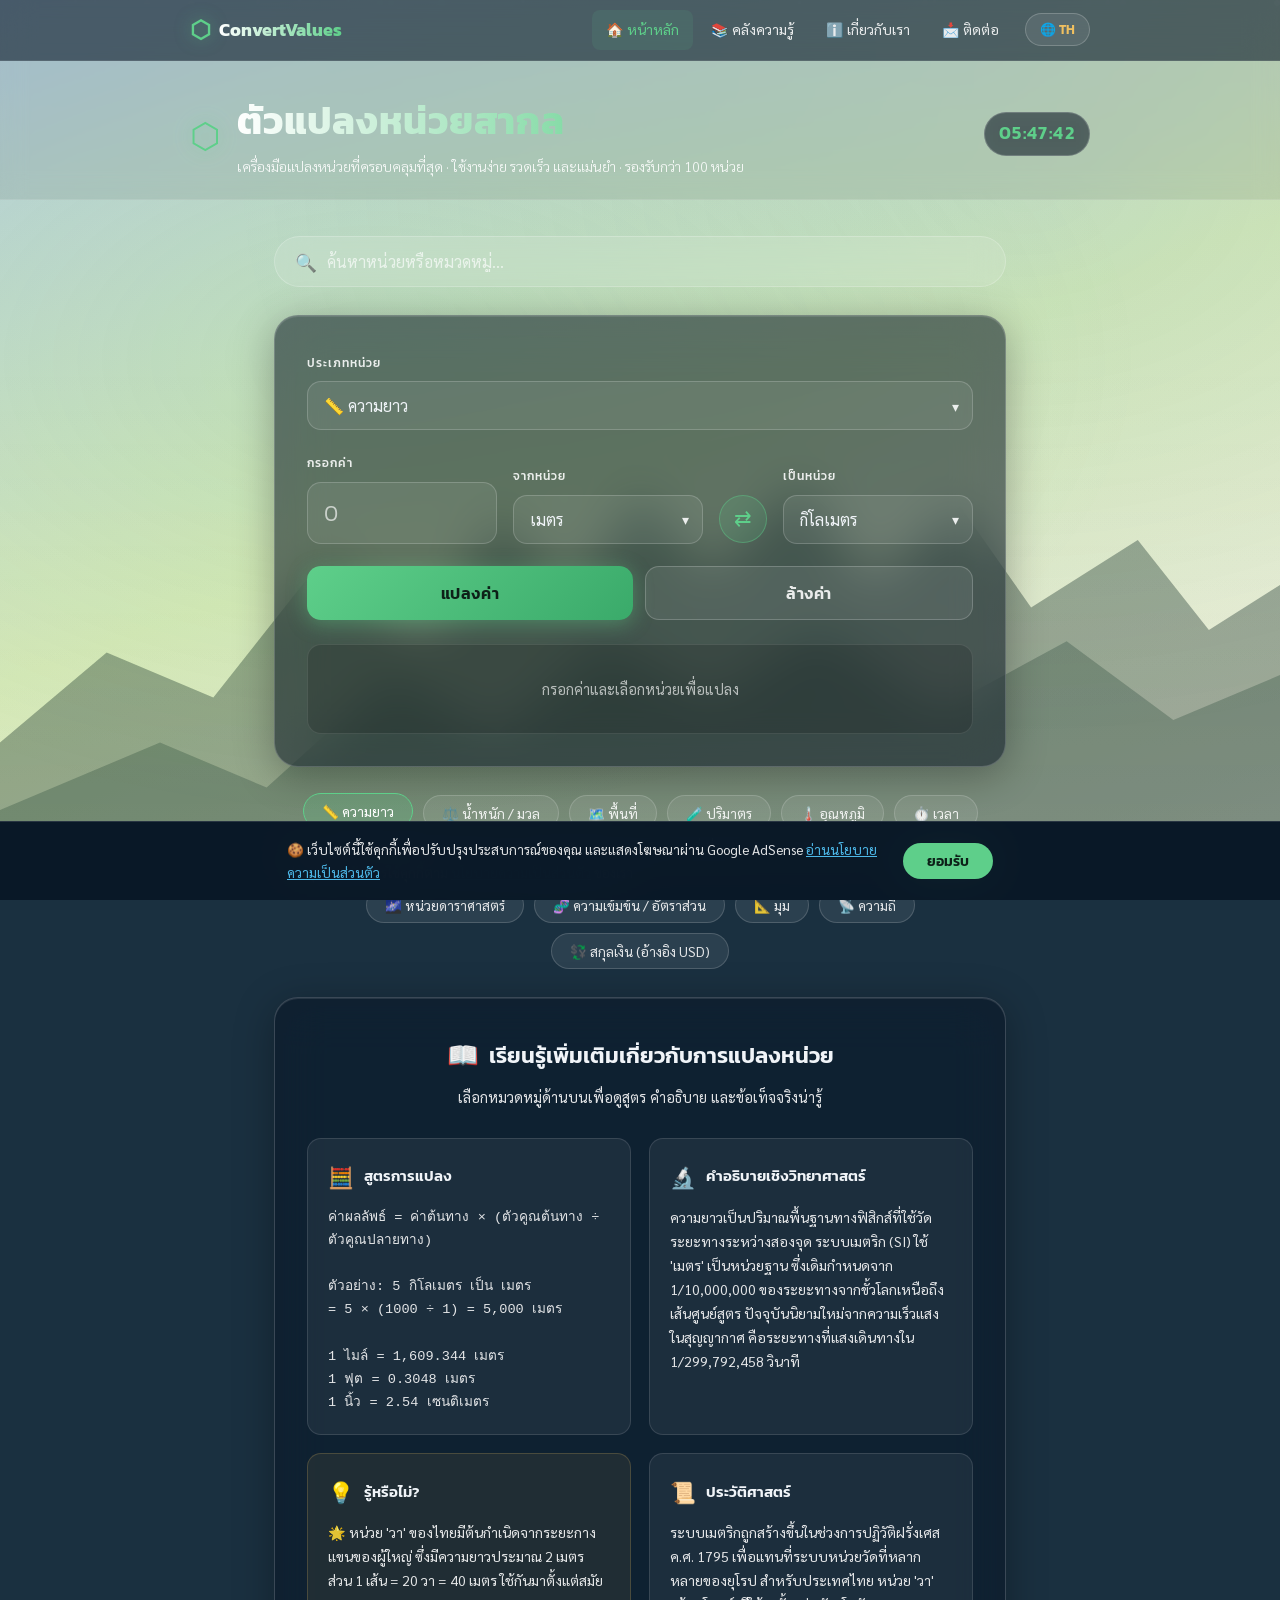
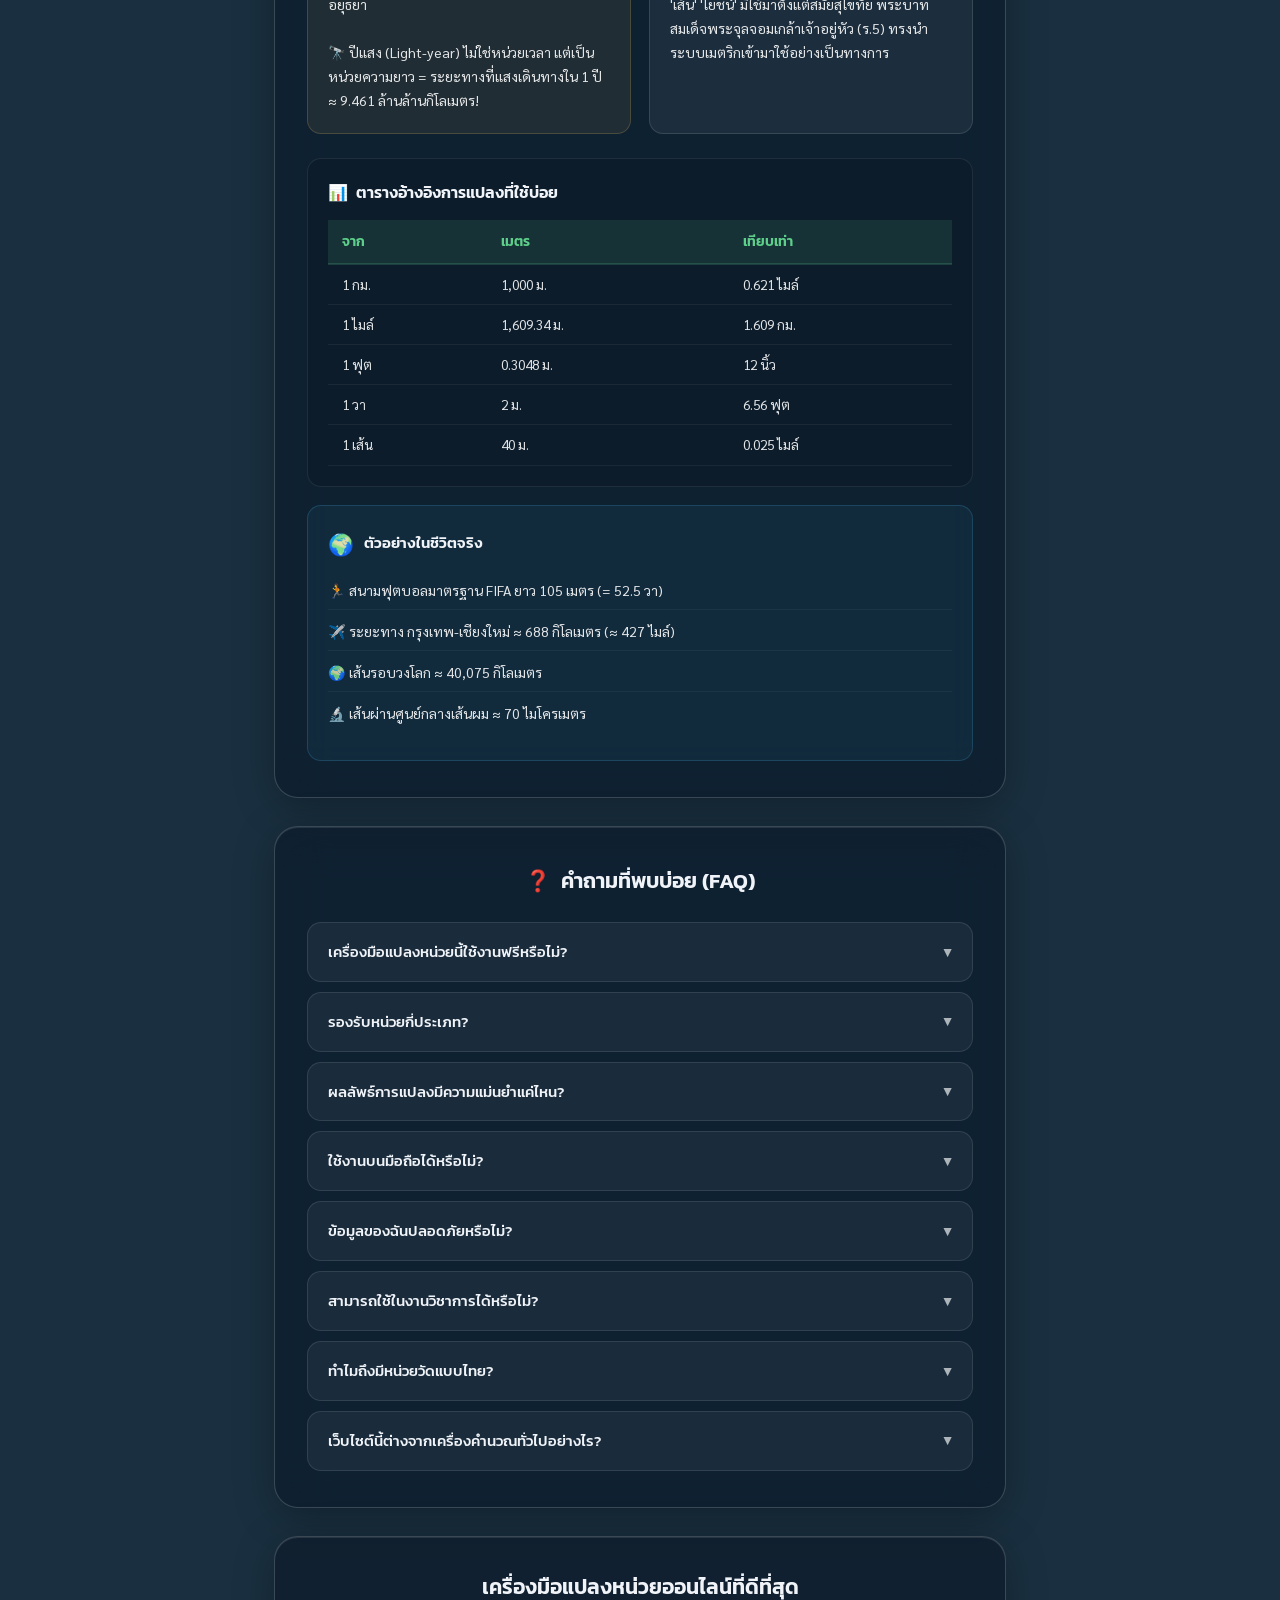
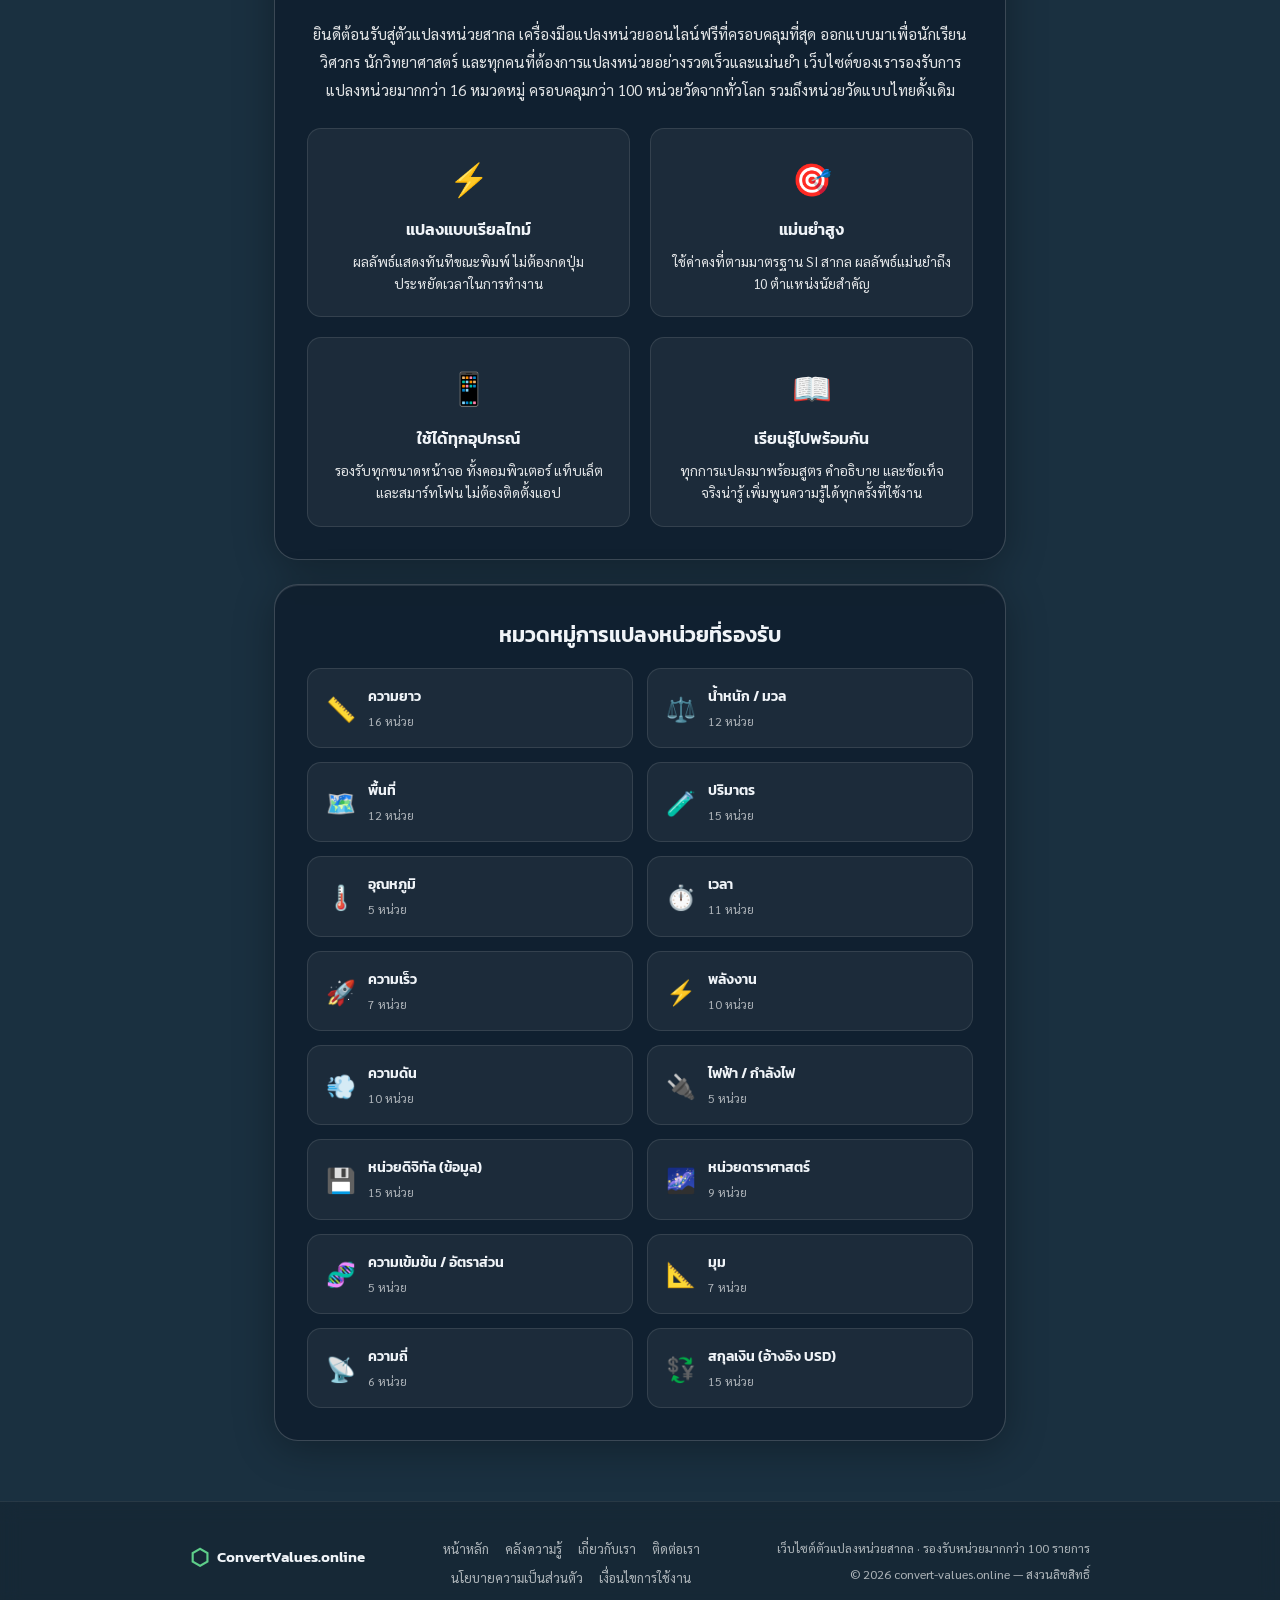
==== index.html @ ea3fd781 "Update index.html" ====
<!DOCTYPE html>
<html lang="th">
<head>
  <meta charset="UTF-8" />
  <meta name="viewport" content="width=device-width, initial-scale=1.0" />
  <title>ตัวแปลงหน่วยสากล — เครื่องมือแปลงหน่วยออนไลน์ฟรี | Universal Unit Converter</title>
  <meta name="description" content="เครื่องมือแปลงหน่วยออนไลน์ฟรีที่ครอบคลุมที่สุด รองรับมากกว่า 100 หน่วย ทั้งความยาว น้ำหนัก พื้นที่ อุณหภูมิ ปริมาตร และอื่นๆ พร้อมสูตรและความรู้เชิงลึก" />
  <meta name="keywords" content="แปลงหน่วย, unit converter, ตัวแปลงหน่วย, แปลงความยาว, แปลงน้ำหนัก, แปลงอุณหภูมิ, เมตร, กิโลเมตร, ไมล์, ฟุต, เซลเซียส, ฟาเรนไฮต์" />
  <meta name="author" content="Convert Values Online" />
  <meta name="robots" content="index, follow" />
  <link rel="canonical" href="https://convert-values.online/" />
  <link rel="icon" type="image/x-icon" href="favicon.png">

  <!-- Open Graph -->
  <meta property="og:type" content="website" />
  <meta property="og:title" content="ตัวแปลงหน่วยสากล — เครื่องมือแปลงหน่วยออนไลน์ฟรี" />
  <meta property="og:description" content="แปลงหน่วยออนไลน์ฟรี กว่า 100 หน่วย ครอบคลุมทุกหมวดหมู่ พร้อมสูตรและคำอธิบายเชิงวิทยาศาสตร์" />
  <meta property="og:url" content="https://convert-values.online/" />
  <meta property="og:site_name" content="Convert Values Online" />
  <meta property="og:locale" content="th_TH" />
  <meta property="og:locale:alternate" content="en_US" />

  <!-- Twitter Card -->
  <meta name="twitter:card" content="summary_large_image" />
  <meta name="twitter:title" content="ตัวแปลงหน่วยสากล — Universal Unit Converter" />
  <meta name="twitter:description" content="แปลงหน่วยออนไลน์ฟรี กว่า 100 หน่วย ครอบคลุมทุกหมวดหมู่" />

  <!-- JSON-LD Structured Data -->
  <script type="application/ld+json">
  {
    "@context": "https://schema.org",
    "@type": "WebApplication",
    "name": "ตัวแปลงหน่วยสากล",
    "alternateName": "Universal Unit Converter",
    "url": "https://convert-values.online/",
    "description": "เครื่องมือแปลงหน่วยออนไลน์ฟรีที่ครอบคลุมที่สุด รองรับมากกว่า 100 หน่วย",
    "applicationCategory": "UtilityApplication",
    "operatingSystem": "Any",
    "offers": {
      "@type": "Offer",
      "price": "0",
      "priceCurrency": "THB"
    },
    "inLanguage": ["th", "en"],
    "publisher": {
      "@type": "Organization",
      "name": "Convert Values Online",
      "url": "https://convert-values.online/"
    }
  }
  </script>
  <script type="application/ld+json">
  {
    "@context": "https://schema.org",
    "@type": "FAQPage",
    "mainEntity": [
      {
        "@type": "Question",
        "name": "เครื่องมือแปลงหน่วยนี้ใช้งานฟรีหรือไม่?",
        "acceptedAnswer": {
          "@type": "Answer",
          "text": "ใช่ เครื่องมือแปลงหน่วยสากลของเราใช้งานได้ฟรี 100% ไม่มีค่าใช้จ่ายใดๆ ทั้งสิ้น คุณสามารถแปลงหน่วยได้ไม่จำกัดจำนวนครั้ง"
        }
      },
      {
        "@type": "Question",
        "name": "รองรับหน่วยกี่ประเภท?",
        "acceptedAnswer": {
          "@type": "Answer",
          "text": "เว็บไซต์ของเรารองรับมากกว่า 16 หมวดหมู่ และกว่า 100 หน่วย ครอบคลุมทั้งความยาว น้ำหนัก พื้นที่ ปริมาตร อุณหภูมิ เวลา ความเร็ว พลังงาน ความดัน ไฟฟ้า หน่วยดิจิทัล ดาราศาสตร์ และอื่นๆ"
        }
      },
      {
        "@type": "Question",
        "name": "ผลลัพธ์การแปลงมีความแม่นยำแค่ไหน?",
        "acceptedAnswer": {
          "@type": "Answer",
          "text": "เราใช้ค่าคงที่การแปลงตามมาตรฐานสากล (SI) ผลลัพธ์มีความแม่นยำสูงถึง 10 ตำแหน่งนัยสำคัญ เหมาะสำหรับการใช้งานทั้งในชีวิตประจำวันและงานวิชาการ"
        }
      },
      {
        "@type": "Question",
        "name": "Can I use this converter on mobile?",
        "acceptedAnswer": {
          "@type": "Answer",
          "text": "Yes! Our converter is fully responsive and works perfectly on all devices including smartphones, tablets, and desktop computers. No app installation needed."
        }
      }
    ]
  }
  </script>

  <!-- Google AdSense -->
  <script async src="https://pagead2.googlesyndication.com/pagead/js/adsbygoogle.js?client=ca-pub-2394490768927431" crossorigin="anonymous"></script>


  <link rel="stylesheet" href="style.css" />
  <link rel="preconnect" href="https://fonts.googleapis.com" />
  <link href="https://fonts.googleapis.com/css2?family=Kanit:wght@300;400;500;600;700&family=Sarabun:wght@300;400;500&family=Inter:wght@300;400;500;600&display=swap" rel="stylesheet" />
</head>
<body>

  <!-- ====== BACKGROUND LAYERS ====== -->
  <div class="bg-layer" id="bgLayer"></div>
  <div class="bg-overlay"></div>
  <div class="bg-fog"></div>
  <div class="particles" id="particles"></div>

  <!-- ====== NAVIGATION ====== -->
  <nav class="site-nav" id="siteNav">
    <div class="nav-inner">
      <a href="index.html" class="nav-logo">
        <span class="nav-logo-icon">⬡</span>
        <span class="nav-logo-text">ConvertValues</span>
      </a>
      <button class="nav-toggle" id="navToggle" aria-label="Toggle menu">
        <span></span><span></span><span></span>
      </button>
      <div class="nav-links" id="navLinks">
        <a href="index.html" class="nav-link active">🏠 <span data-th="หน้าหลัก" data-en="Home">หน้าหลัก</span></a>
        <a href="knowledge.html" class="nav-link">📚 <span data-th="คลังความรู้" data-en="Knowledge">คลังความรู้</span></a>
        <a href="about.html" class="nav-link">ℹ️ <span data-th="เกี่ยวกับเรา" data-en="About">เกี่ยวกับเรา</span></a>
        <a href="contact.html" class="nav-link">📩 <span data-th="ติดต่อ" data-en="Contact">ติดต่อ</span></a>
        <button class="lang-toggle" id="langToggle" title="Switch Language">🌐 TH</button>
      </div>
    </div>
  </nav>

  <!-- ====== HEADER ====== -->
  <header class="site-header">
    <div class="header-inner">
      <div class="logo-mark">⬡</div>
      <div class="header-text">
        <h1 class="site-title" data-th="ตัวแปลงหน่วยสากล" data-en="Universal Unit Converter">ตัวแปลงหน่วยสากล</h1>
        <p class="site-desc" data-th="เครื่องมือแปลงหน่วยที่ครอบคลุมที่สุด · ใช้งานง่าย รวดเร็ว และแม่นยำ · รองรับกว่า 100 หน่วย" data-en="The most comprehensive unit conversion tool · Easy, fast & accurate · 100+ units supported">เครื่องมือแปลงหน่วยที่ครอบคลุมที่สุด · ใช้งานง่าย รวดเร็ว และแม่นยำ · รองรับกว่า 100 หน่วย</p>
      </div>
      <div class="time-badge" id="timeBadge">--:--</div>
    </div>
  </header>

  <!-- ====== MAIN ====== -->
  <main class="main-content">

    <!-- SEARCH BAR -->
    <div class="search-wrap fade-in">
      <span class="search-icon">🔍</span>
      <input type="text" id="unitSearch" class="search-input" placeholder="ค้นหาหน่วยหรือหมวดหมู่..." autocomplete="off" data-th-placeholder="ค้นหาหน่วยหรือหมวดหมู่..." data-en-placeholder="Search units or categories..." />
      <div class="search-suggestions" id="searchSuggestions"></div>
    </div>

    <!-- CONVERTER CARD -->
    <div class="converter-card glass fade-in">

      <!-- Category select -->
      <div class="field-group">
        <label class="field-label" data-th="ประเภทหน่วย" data-en="Unit Type">ประเภทหน่วย</label>
        <div class="select-wrap">
          <select id="categorySelect" class="glass-select">
            <option value="" data-th="— เลือกหมวดหมู่ —" data-en="— Select Category —">— เลือกหมวดหมู่ —</option>
          </select>
          <span class="select-arrow">▾</span>
        </div>
      </div>

      <!-- Input row -->
      <div class="converter-row">
        <div class="input-col">
          <label class="field-label" data-th="กรอกค่า" data-en="Enter Value">กรอกค่า</label>
          <input type="number" id="inputValue" class="glass-input" placeholder="0" />
        </div>

        <div class="unit-col">
          <label class="field-label" data-th="จากหน่วย" data-en="From Unit">จากหน่วย</label>
          <div class="select-wrap">
            <select id="fromUnit" class="glass-select"></select>
            <span class="select-arrow">▾</span>
          </div>
        </div>

        <!-- Swap -->
        <button class="swap-btn" id="swapBtn" title="สลับหน่วย">⇄</button>

        <div class="unit-col">
          <label class="field-label" data-th="เป็นหน่วย" data-en="To Unit">เป็นหน่วย</label>
          <div class="select-wrap">
            <select id="toUnit" class="glass-select"></select>
            <span class="select-arrow">▾</span>
          </div>
        </div>
      </div>

      <!-- Buttons -->
      <div class="btn-row">
        <button class="btn btn-primary" id="convertBtn" data-th="แปลงค่า" data-en="Convert">แปลงค่า</button>
        <button class="btn btn-secondary" id="clearBtn" data-th="ล้างค่า" data-en="Clear">ล้างค่า</button>
      </div>

      <!-- Result -->
      <div class="result-panel" id="resultPanel">
        <div class="result-placeholder" data-th="กรอกค่าและเลือกหน่วยเพื่อแปลง" data-en="Enter a value and select units to convert">กรอกค่าและเลือกหน่วยเพื่อแปลง</div>
        <div class="result-main" id="resultMain" style="display:none">
          <div class="result-eq" id="resultEq"></div>
          <div class="result-detail" id="resultDetail"></div>
        </div>
      </div>

    </div><!-- /converter-card -->

    <!-- CATEGORY QUICK LINKS -->
    <div class="cat-pills fade-in" id="catPills"></div>

    <!-- ====== EDUCATIONAL CONTENT PANEL ====== -->
    <section class="edu-section glass fade-in" id="eduSection">
      <div class="edu-header">
        <h2 class="edu-title" id="eduTitle">
          <span class="edu-icon">📖</span>
          <span data-th="เรียนรู้เพิ่มเติมเกี่ยวกับการแปลงหน่วย" data-en="Learn More About Unit Conversion">เรียนรู้เพิ่มเติมเกี่ยวกับการแปลงหน่วย</span>
        </h2>
        <p class="edu-subtitle" data-th="เลือกหมวดหมู่ด้านบนเพื่อดูสูตร คำอธิบาย และข้อเท็จจริงน่ารู้" data-en="Select a category above to see formulas, explanations, and fun facts">เลือกหมวดหมู่ด้านบนเพื่อดูสูตร คำอธิบาย และข้อเท็จจริงน่ารู้</p>
      </div>

      <!-- Dynamic Education Cards -->
      <div class="edu-grid" id="eduGrid">
        <!-- Formula Card -->
        <div class="edu-card" id="eduFormula">
          <div class="edu-card-header">
            <span class="edu-card-icon">🧮</span>
            <h3 data-th="สูตรการแปลง" data-en="Conversion Formula">สูตรการแปลง</h3>
          </div>
          <div class="edu-card-body" id="eduFormulaBody">
            <p data-th="เลือกหมวดหมู่เพื่อดูสูตร" data-en="Select a category to see formulas">เลือกหมวดหมู่เพื่อดูสูตร</p>
          </div>
        </div>

        <!-- Description Card -->
        <div class="edu-card" id="eduDesc">
          <div class="edu-card-header">
            <span class="edu-card-icon">🔬</span>
            <h3 data-th="คำอธิบายเชิงวิทยาศาสตร์" data-en="Scientific Explanation">คำอธิบายเชิงวิทยาศาสตร์</h3>
          </div>
          <div class="edu-card-body" id="eduDescBody">
            <p data-th="เลือกหมวดหมู่เพื่อดูคำอธิบาย" data-en="Select a category to see explanations">เลือกหมวดหมู่เพื่อดูคำอธิบาย</p>
          </div>
        </div>

        <!-- Did You Know Card -->
        <div class="edu-card edu-card-highlight" id="eduFact">
          <div class="edu-card-header">
            <span class="edu-card-icon">💡</span>
            <h3 data-th="รู้หรือไม่?" data-en="Did You Know?">รู้หรือไม่?</h3>
          </div>
          <div class="edu-card-body" id="eduFactBody">
            <p data-th="เลือกหมวดหมู่เพื่อดูข้อเท็จจริง" data-en="Select a category to see facts">เลือกหมวดหมู่เพื่อดูข้อเท็จจริง</p>
          </div>
        </div>

        <!-- History Card -->
        <div class="edu-card" id="eduHistory">
          <div class="edu-card-header">
            <span class="edu-card-icon">📜</span>
            <h3 data-th="ประวัติศาสตร์" data-en="History">ประวัติศาสตร์</h3>
          </div>
          <div class="edu-card-body" id="eduHistoryBody">
            <p data-th="เลือกหมวดหมู่เพื่อดูประวัติ" data-en="Select a category to see history">เลือกหมวดหมู่เพื่อดูประวัติ</p>
          </div>
        </div>
      </div>

      <!-- Reference Table -->
      <div class="edu-table-wrap" id="eduTableWrap" style="display:none">
        <h3 class="edu-table-title" id="eduTableTitle">
          <span>📊</span>
          <span data-th="ตารางอ้างอิงการแปลงที่ใช้บ่อย" data-en="Common Conversion Reference Table">ตารางอ้างอิงการแปลงที่ใช้บ่อย</span>
        </h3>
        <div class="edu-table-scroll">
          <table class="edu-table" id="eduTable">
            <thead id="eduTableHead"></thead>
            <tbody id="eduTableBody"></tbody>
          </table>
        </div>
      </div>

      <!-- Real World Example -->
      <div class="edu-realworld" id="eduRealworld" style="display:none">
        <div class="edu-card-header">
          <span class="edu-card-icon">🌍</span>
          <h3 data-th="ตัวอย่างในชีวิตจริง" data-en="Real-World Examples">ตัวอย่างในชีวิตจริง</h3>
        </div>
        <div class="edu-card-body" id="eduRealworldBody"></div>
      </div>
    </section>

    <!-- ====== FAQ SECTION ====== -->
    <section class="faq-section glass fade-in" id="faqSection">
      <h2 class="faq-title">
        <span>❓</span>
        <span data-th="คำถามที่พบบ่อย (FAQ)" data-en="Frequently Asked Questions (FAQ)">คำถามที่พบบ่อย (FAQ)</span>
      </h2>
      <div class="faq-list" id="faqList">
        <!-- FAQ items rendered by JS -->
      </div>
    </section>

    <!-- HISTORY -->
    <div class="history-section fade-in" id="historySection" style="display:none">
      <div class="section-title">
        <span>📋</span> <span data-th="ประวัติการแปลงล่าสุด" data-en="Recent Conversion History">ประวัติการแปลงล่าสุด</span>
        <button class="clear-hist-btn" id="clearHistBtn" data-th="ล้างประวัติ" data-en="Clear History">ล้างประวัติ</button>
      </div>
      <div class="history-list" id="historyList"></div>
    </div>

    <!-- ====== INTRO CONTENT (SEO) ====== -->
    <section class="seo-content fade-in" id="seoContent">
      <div class="seo-block glass">
        <h2 data-th="เครื่องมือแปลงหน่วยออนไลน์ที่ดีที่สุด" data-en="The Best Online Unit Converter Tool">เครื่องมือแปลงหน่วยออนไลน์ที่ดีที่สุด</h2>
        <p data-th="ยินดีต้อนรับสู่ตัวแปลงหน่วยสากล เครื่องมือแปลงหน่วยออนไลน์ฟรีที่ครอบคลุมที่สุด ออกแบบมาเพื่อนักเรียน วิศวกร นักวิทยาศาสตร์ และทุกคนที่ต้องการแปลงหน่วยอย่างรวดเร็วและแม่นยำ เว็บไซต์ของเรารองรับการแปลงหน่วยมากกว่า 16 หมวดหมู่ ครอบคลุมกว่า 100 หน่วยวัดจากทั่วโลก รวมถึงหน่วยวัดแบบไทยดั้งเดิม" data-en="Welcome to Universal Unit Converter, the most comprehensive free online unit conversion tool. Designed for students, engineers, scientists, and anyone who needs quick and accurate unit conversions. Our website supports more than 16 categories covering over 100 measurement units from around the world, including traditional Thai units.">ยินดีต้อนรับสู่ตัวแปลงหน่วยสากล เครื่องมือแปลงหน่วยออนไลน์ฟรีที่ครอบคลุมที่สุด ออกแบบมาเพื่อนักเรียน วิศวกร นักวิทยาศาสตร์ และทุกคนที่ต้องการแปลงหน่วยอย่างรวดเร็วและแม่นยำ เว็บไซต์ของเรารองรับการแปลงหน่วยมากกว่า 16 หมวดหมู่ ครอบคลุมกว่า 100 หน่วยวัดจากทั่วโลก รวมถึงหน่วยวัดแบบไทยดั้งเดิม</p>

        <div class="seo-features">
          <div class="seo-feature">
            <span class="seo-feature-icon">⚡</span>
            <h3 data-th="แปลงแบบเรียลไทม์" data-en="Real-time Conversion">แปลงแบบเรียลไทม์</h3>
            <p data-th="ผลลัพธ์แสดงทันทีขณะพิมพ์ ไม่ต้องกดปุ่ม ประหยัดเวลาในการทำงาน" data-en="Results appear instantly as you type — no need to press a button. Saves your workflow time.">ผลลัพธ์แสดงทันทีขณะพิมพ์ ไม่ต้องกดปุ่ม ประหยัดเวลาในการทำงาน</p>
          </div>
          <div class="seo-feature">
            <span class="seo-feature-icon">🎯</span>
            <h3 data-th="แม่นยำสูง" data-en="High Accuracy">แม่นยำสูง</h3>
            <p data-th="ใช้ค่าคงที่ตามมาตรฐาน SI สากล ผลลัพธ์แม่นยำถึง 10 ตำแหน่งนัยสำคัญ" data-en="Uses internationally recognized SI standard constants. Results accurate to 10 significant figures.">ใช้ค่าคงที่ตามมาตรฐาน SI สากล ผลลัพธ์แม่นยำถึง 10 ตำแหน่งนัยสำคัญ</p>
          </div>
          <div class="seo-feature">
            <span class="seo-feature-icon">📱</span>
            <h3 data-th="ใช้ได้ทุกอุปกรณ์" data-en="Works on All Devices">ใช้ได้ทุกอุปกรณ์</h3>
            <p data-th="รองรับทุกขนาดหน้าจอ ทั้งคอมพิวเตอร์ แท็บเล็ต และสมาร์ทโฟน ไม่ต้องติดตั้งแอป" data-en="Supports all screen sizes — desktop, tablet, and smartphone. No app installation needed.">รองรับทุกขนาดหน้าจอ ทั้งคอมพิวเตอร์ แท็บเล็ต และสมาร์ทโฟน ไม่ต้องติดตั้งแอป</p>
          </div>
          <div class="seo-feature">
            <span class="seo-feature-icon">📖</span>
            <h3 data-th="เรียนรู้ไปพร้อมกัน" data-en="Learn As You Go">เรียนรู้ไปพร้อมกัน</h3>
            <p data-th="ทุกการแปลงมาพร้อมสูตร คำอธิบาย และข้อเท็จจริงน่ารู้ เพิ่มพูนความรู้ได้ทุกครั้งที่ใช้งาน" data-en="Every conversion comes with formulas, explanations, and fun facts. Learn something new every time!">ทุกการแปลงมาพร้อมสูตร คำอธิบาย และข้อเท็จจริงน่ารู้ เพิ่มพูนความรู้ได้ทุกครั้งที่ใช้งาน</p>
          </div>
        </div>
      </div>

      <div class="seo-block glass">
        <h2 data-th="หมวดหมู่การแปลงหน่วยที่รองรับ" data-en="Supported Unit Conversion Categories">หมวดหมู่การแปลงหน่วยที่รองรับ</h2>
        <div class="seo-categories" id="seoCategoriesList">
          <!-- Generated by JS -->
        </div>
      </div>
    </section>

  </main>

  <!-- ====== FOOTER ====== -->
  <footer class="site-footer">
    <div class="footer-inner">
      <div class="footer-brand">
        <span class="footer-logo">⬡</span>
        <span class="footer-name">ConvertValues.online</span>
      </div>
      <div class="footer-links">
        <a href="index.html" data-th="หน้าหลัก" data-en="Home">หน้าหลัก</a>
        <a href="knowledge.html" data-th="คลังความรู้" data-en="Knowledge">คลังความรู้</a>
        <a href="about.html" data-th="เกี่ยวกับเรา" data-en="About Us">เกี่ยวกับเรา</a>
        <a href="contact.html" data-th="ติดต่อเรา" data-en="Contact Us">ติดต่อเรา</a>
        <a href="privacy.html" data-th="นโยบายความเป็นส่วนตัว" data-en="Privacy Policy">นโยบายความเป็นส่วนตัว</a>
        <a href="terms.html" data-th="เงื่อนไขการใช้งาน" data-en="Terms of Service">เงื่อนไขการใช้งาน</a>
      </div>
      <div class="footer-info">
        <p data-th="เว็บไซต์ตัวแปลงหน่วยสากล · รองรับหน่วยมากกว่า 100 รายการ" data-en="Universal Unit Converter · Supporting 100+ units">เว็บไซต์ตัวแปลงหน่วยสากล · รองรับหน่วยมากกว่า 100 รายการ</p>
        <p>© <span id="footerYear"></span> convert-values.online — <span data-th="สงวนลิขสิทธิ์" data-en="All Rights Reserved">สงวนลิขสิทธิ์</span></p>
      </div>
    </div>
  </footer>

  <!-- ====== COOKIE CONSENT BANNER ====== -->
  <div class="cookie-banner" id="cookieBanner" style="display:none">
    <p>🍪 เว็บไซต์นี้ใช้คุกกี้เพื่อปรับปรุงประสบการณ์การใช้งานและแสดงโฆษณาที่เกี่ยวข้อง โดยการใช้งานเว็บไซต์ต่อ คุณยอมรับการใช้คุกกี้ตาม <a href="privacy.html">นโยบายความเป็นส่วนตัว</a> ของเรา</p>
    <button class="cookie-accept" id="cookieAcceptBtn">ยอมรับ</button>
  </div>

  <script src="script.js"></script>
  <script>
    // Cookie Consent
    (function() {
      const banner = document.getElementById('cookieBanner');
      const acceptBtn = document.getElementById('cookieAcceptBtn');
      if (!localStorage.getItem('cookie_consent')) {
        banner.style.display = 'flex';
      }
      if (acceptBtn) {
        acceptBtn.addEventListener('click', function() {
          localStorage.setItem('cookie_consent', 'accepted');
          banner.style.display = 'none';
        });
      }
    })();
  </script>
</body>
</html>
---- style.css ----
/* ============================================================
   ตัวแปลงหน่วยสากล — style.css
   Theme: Mountain / Mist / Forest — Glassmorphism
   COMPLETE VERSION — All sections styled
   ============================================================ */

/* ── CSS Variables ── */
:root {
  --bg-morning:   linear-gradient(160deg, #b3cde0 0%, #d4e8b5 50%, #f5f0e8 100%);
  --bg-day:       linear-gradient(160deg, #74b9d4 0%, #a8d8a8 50%, #e8f5e9 100%);
  --bg-evening:   linear-gradient(160deg, #d4956a 0%, #b07bab 50%, #3d4c7d 100%);
  --bg-night:     linear-gradient(160deg, #0d1b2a 0%, #1b3050 50%, #0f2540 100%);

  --glass-bg:     rgba(10,20,35,0.55);
  --glass-border: rgba(255,255,255,0.18);
  --glass-shadow: rgba(0,0,0,0.30);

  --text-primary:   #f0f4f8;
  --text-secondary: rgba(255,255,255,0.88);
  --text-muted:     rgba(255,255,255,0.65);

  --accent-green:  #5ecf8a;
  --accent-blue:   #4db8e8;
  --accent-teal:   #4dd8c0;
  --accent-warm:   #f0c060;
  --accent-red:    #e85d5d;
  --accent-purple: #a78bfa;

  --font-display: 'Kanit', sans-serif;
  --font-body:    'Sarabun', sans-serif;

  --radius-lg: 24px;
  --radius-md: 14px;
  --radius-sm: 8px;

  --transition: 0.3s cubic-bezier(0.4, 0, 0.2, 1);
  --transition-fast: 0.15s ease;

  --max-width: 900px;
}

/* ── Reset ── */
*, *::before, *::after { box-sizing: border-box; margin: 0; padding: 0; }
html { scroll-behavior: smooth; }
body {
  font-family: var(--font-body);
  color: var(--text-primary);
  min-height: 100vh;
  overflow-x: hidden;
  background: #1a3040;
  line-height: 1.7;
}

/* ── Background Layers ── */
.bg-layer {
  position: fixed; inset: 0; z-index: 0;
  background: var(--bg-day);
  transition: background 2s ease;
}
.bg-layer.morning { background: var(--bg-morning); }
.bg-layer.day     { background: var(--bg-day); }
.bg-layer.evening { background: var(--bg-evening); }
.bg-layer.night   { background: var(--bg-night); }

/* SVG mountain silhouette via pseudo element */
.bg-layer::after {
  content: '';
  position: absolute; bottom: 0; left: 0; right: 0;
  height: 50vh;
  background: url("data:image/svg+xml,%3Csvg xmlns='http://www.w3.org/2000/svg' viewBox='0 0 1440 400' preserveAspectRatio='none'%3E%3Cpath fill='rgba(0,30,20,0.35)' d='M0,400 L0,260 L120,180 L240,220 L360,100 L480,170 L560,60 L640,130 L720,40 L800,110 L900,30 L980,120 L1080,50 L1160,140 L1280,80 L1360,160 L1440,120 L1440,400Z'/%3E%3Cpath fill='rgba(0,40,25,0.25)' d='M0,400 L0,320 L180,260 L300,300 L440,200 L560,250 L680,170 L800,220 L920,160 L1060,230 L1200,170 L1320,240 L1440,200 L1440,400Z'/%3E%3C/svg%3E") center bottom / cover no-repeat;
}

.bg-overlay {
  position: fixed; inset: 0; z-index: 1;
  background: radial-gradient(ellipse at 30% 40%, rgba(100,200,120,0.12) 0%, transparent 60%),
              radial-gradient(ellipse at 80% 20%, rgba(70,150,220,0.10) 0%, transparent 55%);
  pointer-events: none;
}

.bg-fog {
  position: fixed; inset: 0; z-index: 2;
  background: linear-gradient(to bottom, transparent 40%, rgba(255,255,255,0.03) 70%, rgba(255,255,255,0.06) 100%);
  pointer-events: none;
  animation: fogDrift 18s ease-in-out infinite alternate;
}
@keyframes fogDrift {
  from { opacity: 0.35; transform: translateX(-6px); }
  to   { opacity: 0.55; transform: translateX(6px); }
}

/* Floating particles */
.particles { position: fixed; inset: 0; z-index: 2; pointer-events: none; overflow: hidden; }
.particle {
  position: absolute;
  border-radius: 50%;
  background: rgba(255,255,255,0.35);
  animation: floatUp linear infinite;
}
@keyframes floatUp {
  0%   { transform: translateY(100vh) scale(0.8); opacity: 0; }
  10%  { opacity: 1; }
  90%  { opacity: 0.6; }
  100% { transform: translateY(-10vh) scale(1.1); opacity: 0; }
}

/* ── Layout wrapper ── */
.site-nav, .site-header, .main-content, .site-footer {
  position: relative; z-index: 10;
}

/* ================================================================
   NAVIGATION
   ================================================================ */
.site-nav {
  position: fixed; top: 0; left: 0; right: 0;
  z-index: 1000;
  padding: 0 5vw;
  background: rgba(10, 25, 40, 0.6);
  backdrop-filter: blur(16px);
  -webkit-backdrop-filter: blur(16px);
  border-bottom: 1px solid rgba(255,255,255,0.08);
  transition: var(--transition);
}
.site-nav.scrolled {
  background: rgba(10, 25, 40, 0.92);
  box-shadow: 0 4px 30px rgba(0,0,0,0.25);
  border-bottom-color: rgba(255,255,255,0.12);
}
.nav-inner {
  max-width: var(--max-width);
  margin: 0 auto;
  display: flex;
  align-items: center;
  height: 60px;
}
.nav-logo {
  display: flex; align-items: center; gap: 8px;
  text-decoration: none; color: var(--text-primary);
  font-family: var(--font-display);
  font-weight: 700; font-size: 1.15rem;
  flex-shrink: 0;
}
.nav-logo-icon {
  font-size: 1.5rem;
  color: var(--accent-green);
  text-shadow: 0 0 16px rgba(94,207,138,0.5);
}
.nav-logo-text {
  background: linear-gradient(90deg, #fff, var(--accent-green));
  -webkit-background-clip: text;
  -webkit-text-fill-color: transparent;
  background-clip: text;
}
.nav-links {
  display: flex; align-items: center; gap: 4px;
  margin-left: auto;
}
.nav-link {
  text-decoration: none;
  color: var(--text-secondary);
  font-family: var(--font-body);
  font-size: 0.88rem;
  padding: 8px 14px;
  border-radius: var(--radius-sm);
  transition: var(--transition-fast);
  white-space: nowrap;
}
.nav-link:hover {
  color: #fff;
  background: rgba(255,255,255,0.08);
}
.nav-link.active {
  color: var(--accent-green);
  background: rgba(94,207,138,0.1);
}

/* Language toggle */
.lang-toggle {
  background: rgba(255,255,255,0.08);
  border: 1px solid rgba(255,255,255,0.2);
  border-radius: 50px;
  padding: 6px 14px;
  font-family: var(--font-display);
  font-size: 0.8rem; font-weight: 600;
  color: var(--accent-warm);
  cursor: pointer;
  transition: var(--transition);
  margin-left: 8px;
  white-space: nowrap;
}
.lang-toggle:hover {
  background: rgba(240,192,96,0.15);
  border-color: var(--accent-warm);
}

/* Hamburger (mobile) */
.nav-toggle {
  display: none;
  background: none; border: none;
  cursor: pointer;
  padding: 8px;
  margin-left: auto;
  flex-direction: column; gap: 5px;
  align-items: center; justify-content: center;
  width: 40px; height: 40px;
}
.nav-toggle span {
  display: block; width: 22px; height: 2px;
  background: var(--text-primary);
  border-radius: 2px;
  transition: var(--transition);
}
.nav-toggle.open span:nth-child(1) {
  transform: rotate(45deg) translate(5px, 5px);
}
.nav-toggle.open span:nth-child(2) { opacity: 0; }
.nav-toggle.open span:nth-child(3) {
  transform: rotate(-45deg) translate(5px, -5px);
}

@media (max-width: 768px) {
  .nav-toggle { display: flex; }
  .nav-links {
    display: none;
    position: absolute;
    top: 60px; left: 0; right: 0;
    background: rgba(10, 25, 40, 0.95);
    backdrop-filter: blur(20px);
    flex-direction: column;
    padding: 16px;
    gap: 4px;
    border-bottom: 1px solid rgba(255,255,255,0.1);
    animation: navSlide 0.3s ease;
  }
  .nav-links.open { display: flex; }
  .nav-link { padding: 12px 16px; font-size: 1rem; }
  .lang-toggle { margin: 8px 0 0 0; width: 100%; text-align: center; padding: 12px; }
  @keyframes navSlide {
    from { opacity: 0; transform: translateY(-10px); }
    to   { opacity: 1; transform: translateY(0); }
  }
}

/* ── HEADER ── */
.site-header {
  padding: 88px 5vw 20px; /* account for fixed nav height */
  background: rgba(0,0,0,0.08);
  backdrop-filter: blur(12px);
  border-bottom: 1px solid rgba(255,255,255,0.12);
}
.header-inner {
  max-width: var(--max-width); margin: 0 auto;
  display: flex; align-items: center; gap: 16px;
}
.logo-mark {
  font-size: 2.2rem; line-height: 1;
  color: var(--accent-green);
  text-shadow: 0 0 20px rgba(94,207,138,0.6);
  animation: pulse 3s ease-in-out infinite;
}
@keyframes pulse {
  0%, 100% { text-shadow: 0 0 20px rgba(94,207,138,0.6); }
  50%       { text-shadow: 0 0 40px rgba(94,207,138,1); }
}
.header-text { flex: 1; }
.site-title {
  font-family: var(--font-display);
  font-size: clamp(1.5rem, 4vw, 2.4rem);
  font-weight: 700;
  letter-spacing: 0.02em;
  background: linear-gradient(90deg, #fff 0%, var(--accent-green) 60%, var(--accent-blue) 100%);
  -webkit-background-clip: text;
  -webkit-text-fill-color: transparent;
  background-clip: text;
}
.site-desc {
  font-size: 0.88rem; color: var(--text-secondary);
  margin-top: 2px; font-weight: 300;
}
.time-badge {
  font-family: var(--font-display); font-size: 1.1rem; font-weight: 600;
  background: var(--glass-bg); border: 1px solid var(--glass-border);
  padding: 6px 14px; border-radius: 50px; backdrop-filter: blur(8px);
  color: var(--accent-green); letter-spacing: 0.08em;
  white-space: nowrap;
}

/* ── MAIN CONTENT ── */
.main-content {
  max-width: 860px; margin: 0 auto;
  padding: 36px 5vw 60px;
  display: flex; flex-direction: column; gap: 28px;
}

/* ── Glassmorphism Card ── */
.glass {
  background: var(--glass-bg);
  border: 1px solid var(--glass-border);
  border-radius: var(--radius-lg);
  backdrop-filter: blur(24px) saturate(1.2);
  -webkit-backdrop-filter: blur(24px) saturate(1.2);
  box-shadow: 0 8px 40px var(--glass-shadow), inset 0 1px 0 rgba(255,255,255,0.10);
}

/* ── SEARCH ── */
.search-wrap {
  position: relative;
  background: rgba(255,255,255,0.10);
  border: 1px solid rgba(255,255,255,0.22);
  border-radius: 50px;
  display: flex; align-items: center;
  padding: 0 20px;
  backdrop-filter: blur(16px);
  transition: var(--transition);
}
.search-wrap:focus-within {
  border-color: var(--accent-green);
  box-shadow: 0 0 0 3px rgba(94,207,138,0.2);
}
.search-icon { font-size: 1.1rem; margin-right: 10px; opacity: 0.7; }
.search-input {
  flex: 1; background: none; border: none; outline: none;
  color: var(--text-primary); font-family: var(--font-body);
  font-size: 1rem; padding: 14px 0;
}
.search-input::placeholder { color: var(--text-muted); }

.search-suggestions {
  position: absolute; top: calc(100% + 8px); left: 0; right: 0;
  background: rgba(10,30,20,0.85);
  border: 1px solid var(--glass-border);
  border-radius: var(--radius-md);
  backdrop-filter: blur(20px);
  overflow: hidden;
  z-index: 100;
  display: none;
}
.search-suggestions.active { display: block; }
.sugg-item {
  padding: 10px 18px; cursor: pointer;
  font-size: 0.92rem; color: var(--text-secondary);
  transition: var(--transition-fast);
  border-bottom: 1px solid rgba(255,255,255,0.05);
}
.sugg-item:last-child { border-bottom: none; }
.sugg-item:hover { background: rgba(94,207,138,0.15); color: #fff; }
.sugg-item strong { color: var(--accent-green); }

/* ── CONVERTER CARD ── */
.converter-card {
  padding: 36px 32px 32px;
  transition: var(--transition);
}
.converter-card:hover {
  box-shadow: 0 12px 60px rgba(0,0,0,0.35), inset 0 1px 0 rgba(255,255,255,0.2);
}

/* Field label */
.field-label {
  display: block;
  font-family: var(--font-display);
  font-size: 0.78rem; font-weight: 500;
  letter-spacing: 0.08em; text-transform: uppercase;
  color: var(--text-secondary); margin-bottom: 8px;
}

/* Field group */
.field-group { margin-bottom: 22px; }

/* Select wrapper */
.select-wrap { position: relative; }
.glass-select {
  width: 100%; appearance: none;
  background: rgba(255,255,255,0.07);
  border: 1px solid rgba(255,255,255,0.18);
  border-radius: var(--radius-md);
  color: var(--text-primary);
  font-family: var(--font-body); font-size: 1rem;
  padding: 13px 42px 13px 16px;
  cursor: pointer;
  transition: var(--transition);
  outline: none;
}
.glass-select:focus {
  border-color: var(--accent-blue);
  box-shadow: 0 0 0 3px rgba(77,184,232,0.2);
}
.glass-select option { background: #1a3040; color: #fff; }
.select-arrow {
  position: absolute; right: 14px; top: 50%;
  transform: translateY(-50%);
  pointer-events: none; color: var(--text-secondary); font-size: 0.9rem;
}

/* Number input */
.glass-input {
  width: 100%; background: rgba(255,255,255,0.07);
  border: 1px solid rgba(255,255,255,0.18);
  border-radius: var(--radius-md);
  color: var(--text-primary);
  font-family: var(--font-display); font-size: 1.4rem; font-weight: 500;
  padding: 13px 16px;
  outline: none; transition: var(--transition);
}
.glass-input:focus {
  border-color: var(--accent-green);
  box-shadow: 0 0 0 3px rgba(94,207,138,0.2);
}
.glass-input::placeholder { color: var(--text-muted); font-weight: 300; }

/* Converter row */
.converter-row {
  display: grid;
  grid-template-columns: 1fr 1fr auto 1fr;
  align-items: end;
  gap: 16px;
  margin-bottom: 22px;
}
.input-col { grid-column: 1; }
.unit-col  { }

/* Swap button */
.swap-btn {
  width: 48px; height: 48px;
  background: rgba(94,207,138,0.15);
  border: 1px solid rgba(94,207,138,0.4);
  border-radius: 50%;
  color: var(--accent-green);
  font-size: 1.3rem; cursor: pointer;
  transition: var(--transition);
  display: flex; align-items: center; justify-content: center;
  align-self: flex-end; margin-bottom: 1px;
}
.swap-btn:hover {
  background: rgba(94,207,138,0.3);
  transform: rotate(180deg) scale(1.1);
  box-shadow: 0 0 20px rgba(94,207,138,0.4);
}

/* Button row */
.btn-row {
  display: flex; gap: 12px; margin-bottom: 24px;
}
.btn {
  flex: 1; padding: 14px 20px;
  border: none; border-radius: var(--radius-md);
  font-family: var(--font-display); font-size: 1rem; font-weight: 600;
  cursor: pointer; transition: var(--transition);
  letter-spacing: 0.04em;
}
.btn-primary {
  background: linear-gradient(135deg, var(--accent-green) 0%, #3aaa6a 100%);
  color: #0d2018;
  box-shadow: 0 4px 20px rgba(94,207,138,0.4);
}
.btn-primary:hover {
  transform: translateY(-2px);
  box-shadow: 0 8px 30px rgba(94,207,138,0.6);
}
.btn-primary:active { transform: translateY(0); }

.btn-secondary {
  background: rgba(255,255,255,0.08);
  border: 1px solid rgba(255,255,255,0.2);
  color: var(--text-secondary);
}
.btn-secondary:hover {
  background: rgba(255,255,255,0.14);
  color: #fff;
}

/* ── RESULT PANEL ── */
.result-panel {
  background: rgba(0,0,0,0.15);
  border: 1px solid rgba(255,255,255,0.10);
  border-radius: var(--radius-md);
  min-height: 90px;
  display: flex; align-items: center; justify-content: center;
  padding: 22px 24px;
  transition: var(--transition);
}
.result-panel.has-result {
  background: rgba(94,207,138,0.06);
  border-color: rgba(94,207,138,0.25);
}
.result-placeholder {
  color: var(--text-muted); font-size: 0.92rem; text-align: center;
}
.result-main { width: 100%; text-align: center; }
.result-eq {
  font-family: var(--font-display);
  font-size: clamp(1.4rem, 4vw, 2rem);
  font-weight: 600;
  color: #fff;
  line-height: 1.3;
  animation: resultPop 0.4s cubic-bezier(0.175, 0.885, 0.32, 1.275);
}
@keyframes resultPop {
  0%   { opacity: 0; transform: scale(0.85) translateY(10px); }
  100% { opacity: 1; transform: scale(1) translateY(0); }
}
.result-detail {
  font-size: 0.82rem; color: var(--text-muted);
  margin-top: 6px; font-style: italic;
}
.result-highlight { color: var(--accent-green); }
.result-highlight2 { color: var(--accent-blue); }

/* ── CATEGORY PILLS ── */
.cat-pills {
  display: flex; flex-wrap: wrap; gap: 10px;
  justify-content: center;
}
.cat-pill {
  padding: 8px 18px;
  background: rgba(255,255,255,0.08);
  border: 1px solid rgba(255,255,255,0.16);
  border-radius: 50px;
  font-family: var(--font-body); font-size: 0.85rem;
  color: var(--text-secondary);
  cursor: pointer; transition: var(--transition);
  white-space: nowrap;
}
.cat-pill:hover, .cat-pill.active {
  background: rgba(94,207,138,0.2);
  border-color: var(--accent-green);
  color: #fff;
  transform: translateY(-2px);
}

/* ================================================================
   EDUCATIONAL CONTENT SECTION
   ================================================================ */
.edu-section {
  padding: 36px 32px;
}
.edu-header {
  text-align: center;
  margin-bottom: 28px;
}
.edu-title {
  font-family: var(--font-display);
  font-size: 1.4rem;
  font-weight: 600;
  color: var(--text-primary);
  display: flex;
  align-items: center;
  justify-content: center;
  gap: 10px;
  margin-bottom: 8px;
}
.edu-icon { font-size: 1.6rem; }
.edu-subtitle {
  font-size: 0.9rem;
  color: var(--text-secondary);
  max-width: 500px;
  margin: 0 auto;
}

/* Education Grid */
.edu-grid {
  display: grid;
  grid-template-columns: repeat(2, 1fr);
  gap: 18px;
  margin-bottom: 24px;
}
@media (max-width: 680px) {
  .edu-grid { grid-template-columns: 1fr; }
}

/* Education Card */
.edu-card {
  background: rgba(255,255,255,0.06);
  border: 1px solid rgba(255,255,255,0.12);
  border-radius: var(--radius-md);
  padding: 20px;
  transition: var(--transition);
}
.edu-card:hover {
  background: rgba(255,255,255,0.09);
  border-color: rgba(255,255,255,0.2);
  transform: translateY(-2px);
}
.edu-card-highlight {
  background: rgba(240,192,96,0.08);
  border-color: rgba(240,192,96,0.2);
}
.edu-card-highlight:hover {
  background: rgba(240,192,96,0.12);
  border-color: rgba(240,192,96,0.3);
}
.edu-card-header {
  display: flex;
  align-items: center;
  gap: 10px;
  margin-bottom: 12px;
}
.edu-card-header h3 {
  font-family: var(--font-display);
  font-size: 0.95rem;
  font-weight: 600;
  color: var(--text-primary);
}
.edu-card-icon { font-size: 1.3rem; }
.edu-card-body {
  font-size: 0.88rem;
  color: var(--text-secondary);
  line-height: 1.7;
}
.edu-card-body p { margin-bottom: 8px; }
.edu-card-body p:last-child { margin-bottom: 0; }
.edu-card-body code,
.edu-formula {
  display: inline-block;
  background: rgba(94,207,138,0.12);
  border: 1px solid rgba(94,207,138,0.25);
  border-radius: 6px;
  padding: 3px 10px;
  font-family: 'Courier New', monospace;
  font-size: 0.85rem;
  color: var(--accent-green);
  margin: 4px 2px;
}
.edu-card-body ul {
  padding-left: 18px;
  margin: 8px 0;
}
.edu-card-body li {
  margin-bottom: 4px;
}

/* Reference Table */
.edu-table-wrap {
  margin-top: 20px;
  background: rgba(0,0,0,0.12);
  border-radius: var(--radius-md);
  padding: 20px;
  border: 1px solid rgba(255,255,255,0.08);
}
.edu-table-title {
  font-family: var(--font-display);
  font-size: 1rem;
  font-weight: 600;
  color: var(--text-primary);
  display: flex;
  align-items: center;
  gap: 8px;
  margin-bottom: 14px;
}
.edu-table-scroll {
  overflow-x: auto;
  -webkit-overflow-scrolling: touch;
}
.edu-table {
  width: 100%;
  border-collapse: collapse;
  font-size: 0.85rem;
}
.edu-table th {
  background: rgba(94,207,138,0.12);
  color: var(--accent-green);
  font-family: var(--font-display);
  font-weight: 600;
  text-align: left;
  padding: 10px 14px;
  white-space: nowrap;
  border-bottom: 2px solid rgba(94,207,138,0.2);
}
.edu-table td {
  padding: 8px 14px;
  color: var(--text-secondary);
  border-bottom: 1px solid rgba(255,255,255,0.06);
  white-space: nowrap;
}
.edu-table tr:hover td {
  background: rgba(255,255,255,0.04);
  color: var(--text-primary);
}

/* Real World Card */
.edu-realworld {
  background: rgba(77,184,232,0.06);
  border: 1px solid rgba(77,184,232,0.2);
  border-radius: var(--radius-md);
  padding: 20px;
  margin-top: 18px;
}
.edu-realworld:hover {
  background: rgba(77,184,232,0.1);
}
.edu-realworld .edu-card-body ul {
  list-style: none;
  padding: 0;
}
.edu-realworld .edu-card-body li {
  padding: 6px 0;
  border-bottom: 1px solid rgba(255,255,255,0.05);
}
.edu-realworld .edu-card-body li:last-child {
  border-bottom: none;
}

/* ================================================================
   FAQ SECTION
   ================================================================ */
.faq-section {
  padding: 36px 32px;
}
.faq-title {
  font-family: var(--font-display);
  font-size: 1.3rem;
  font-weight: 600;
  color: var(--text-primary);
  display: flex;
  align-items: center;
  gap: 10px;
  margin-bottom: 24px;
  justify-content: center;
}
.faq-list {
  display: flex;
  flex-direction: column;
  gap: 10px;
}
.faq-item {
  background: rgba(255,255,255,0.05);
  border: 1px solid rgba(255,255,255,0.10);
  border-radius: var(--radius-md);
  overflow: hidden;
  transition: var(--transition);
}
.faq-item:hover {
  border-color: rgba(255,255,255,0.18);
}
.faq-item.open {
  border-color: rgba(94,207,138,0.3);
  background: rgba(94,207,138,0.04);
}
.faq-question {
  display: flex;
  align-items: center;
  justify-content: space-between;
  padding: 16px 20px;
  cursor: pointer;
  font-family: var(--font-display);
  font-size: 0.95rem;
  font-weight: 500;
  color: var(--text-primary);
  transition: var(--transition-fast);
  user-select: none;
}
.faq-question:hover {
  color: var(--accent-green);
}
.faq-arrow {
  font-size: 0.9rem;
  color: var(--text-muted);
  transition: transform 0.3s ease;
}
.faq-item.open .faq-arrow {
  transform: rotate(180deg);
  color: var(--accent-green);
}
.faq-answer {
  max-height: 0;
  overflow: hidden;
  transition: max-height 0.4s ease, padding 0.3s ease;
  padding: 0 20px;
}
.faq-item.open .faq-answer {
  max-height: 500px;
  padding: 0 20px 18px;
}
.faq-answer p {
  font-size: 0.88rem;
  color: var(--text-secondary);
  line-height: 1.7;
  margin-bottom: 8px;
}
.faq-answer p:last-child { margin-bottom: 0; }

/* ================================================================
   SEO CONTENT SECTION
   ================================================================ */
.seo-content {
  display: flex;
  flex-direction: column;
  gap: 24px;
}
.seo-block {
  padding: 32px;
}
.seo-block h2 {
  font-family: var(--font-display);
  font-size: 1.3rem;
  font-weight: 600;
  color: var(--text-primary);
  margin-bottom: 16px;
  text-align: center;
}
.seo-block > p {
  font-size: 0.95rem;
  color: var(--text-secondary);
  line-height: 1.85;
  text-align: center;
  max-width: 700px;
  margin: 0 auto 24px;
}

/* Feature Grid */
.seo-features {
  display: grid;
  grid-template-columns: repeat(2, 1fr);
  gap: 20px;
}
@media (max-width: 600px) {
  .seo-features { grid-template-columns: 1fr; }
}
.seo-feature {
  background: rgba(255,255,255,0.05);
  border: 1px solid rgba(255,255,255,0.10);
  border-radius: var(--radius-md);
  padding: 22px 20px;
  text-align: center;
  transition: var(--transition);
}
.seo-feature:hover {
  background: rgba(255,255,255,0.08);
  transform: translateY(-3px);
  border-color: rgba(255,255,255,0.2);
}
.seo-feature-icon {
  font-size: 2rem;
  display: block;
  margin-bottom: 10px;
}
.seo-feature h3 {
  font-family: var(--font-display);
  font-size: 1rem;
  font-weight: 600;
  color: var(--text-primary);
  margin-bottom: 8px;
}
.seo-feature p {
  font-size: 0.85rem;
  color: var(--text-secondary);
  line-height: 1.6;
}

/* SEO Categories List */
.seo-categories {
  display: grid;
  grid-template-columns: repeat(auto-fill, minmax(220px, 1fr));
  gap: 14px;
}
.seo-cat-card {
  background: rgba(255,255,255,0.05);
  border: 1px solid rgba(255,255,255,0.10);
  border-radius: var(--radius-md);
  padding: 16px 18px;
  display: flex;
  align-items: center;
  gap: 12px;
  transition: var(--transition);
  cursor: pointer;
}
.seo-cat-card:hover {
  background: rgba(94,207,138,0.1);
  border-color: rgba(94,207,138,0.3);
  transform: translateY(-2px);
}
.seo-cat-icon { font-size: 1.5rem; }
.seo-cat-info h4 {
  font-family: var(--font-display);
  font-size: 0.88rem;
  font-weight: 600;
  color: var(--text-primary);
  margin-bottom: 2px;
}
.seo-cat-info p {
  font-size: 0.75rem;
  color: var(--text-muted);
}

/* ── HISTORY ── */
.history-section {
  background: var(--glass-bg);
  border: 1px solid var(--glass-border);
  border-radius: var(--radius-lg);
  backdrop-filter: blur(20px);
  padding: 24px 28px;
}
.section-title {
  font-family: var(--font-display); font-size: 1rem; font-weight: 600;
  color: var(--text-secondary);
  display: flex; align-items: center; gap: 8px;
  margin-bottom: 16px;
}
.clear-hist-btn {
  margin-left: auto;
  background: none; border: 1px solid rgba(255,255,255,0.2);
  border-radius: 50px; padding: 4px 14px;
  font-family: var(--font-body); font-size: 0.78rem;
  color: var(--text-muted); cursor: pointer; transition: var(--transition-fast);
}
.clear-hist-btn:hover { color: #fff; border-color: rgba(255,255,255,0.5); }

.history-list { display: flex; flex-direction: column; gap: 8px; }
.hist-item {
  display: flex; align-items: center; justify-content: space-between;
  background: rgba(255,255,255,0.05); border-radius: var(--radius-sm);
  padding: 10px 14px; font-size: 0.88rem;
  border: 1px solid rgba(255,255,255,0.06);
  transition: var(--transition-fast); cursor: pointer;
  animation: fadeSlide 0.3s ease;
  flex-wrap: wrap; gap: 6px;
}
@keyframes fadeSlide {
  from { opacity: 0; transform: translateX(-10px); }
  to   { opacity: 1; transform: translateX(0); }
}
.hist-item:hover { background: rgba(255,255,255,0.09); }
.hist-item .hist-expr { color: var(--text-primary); flex: 1; }
.hist-item .hist-time { color: var(--text-muted); font-size: 0.75rem; }
.hist-item .hist-cat {
  font-size: 0.72rem; color: var(--accent-green);
  background: rgba(94,207,138,0.12); padding: 2px 8px;
  border-radius: 50px; font-family: var(--font-display);
}

/* ================================================================
   FOOTER
   ================================================================ */
.site-footer {
  position: relative; z-index: 10;
  padding: 36px 5vw 24px;
  border-top: 1px solid rgba(255,255,255,0.08);
  background: rgba(0,0,0,0.15);
  backdrop-filter: blur(10px);
}
.footer-inner {
  max-width: var(--max-width);
  margin: 0 auto;
  display: grid;
  grid-template-columns: auto 1fr auto;
  gap: 24px;
  align-items: start;
}
@media (max-width: 680px) {
  .footer-inner {
    grid-template-columns: 1fr;
    text-align: center;
  }
}
.footer-brand {
  display: flex;
  align-items: center;
  gap: 8px;
  font-family: var(--font-display);
  font-weight: 600;
  color: var(--text-primary);
}
.footer-logo {
  font-size: 1.4rem;
  color: var(--accent-green);
}
.footer-name {
  font-size: 0.95rem;
}
.footer-links {
  display: flex;
  flex-wrap: wrap;
  gap: 6px 16px;
  justify-content: center;
}
.footer-links a {
  text-decoration: none;
  color: var(--text-muted);
  font-size: 0.82rem;
  transition: var(--transition-fast);
}
.footer-links a:hover {
  color: var(--accent-green);
}
.footer-info {
  text-align: right;
  font-size: 0.78rem;
  color: var(--text-muted);
}
.footer-info p { margin-bottom: 4px; }
@media (max-width: 680px) {
  .footer-info { text-align: center; }
}

/* ── Fade-in animation ── */
.fade-in {
  opacity: 0; transform: translateY(20px);
  animation: fadeIn 0.7s ease forwards;
}
.fade-in:nth-child(1) { animation-delay: 0.05s; }
.fade-in:nth-child(2) { animation-delay: 0.15s; }
.fade-in:nth-child(3) { animation-delay: 0.25s; }
.fade-in:nth-child(4) { animation-delay: 0.35s; }
@keyframes fadeIn {
  to { opacity: 1; transform: translateY(0); }
}

/* ================================================================
   SUB-PAGE TEMPLATE STYLES
   (about, contact, terms, privacy, knowledge)
   ================================================================ */
.page-content {
  max-width: 860px;
  margin: 0 auto;
  padding: 36px 5vw 60px;
}
.page-hero {
  text-align: center;
  padding: 100px 5vw 40px;
  background: rgba(0,0,0,0.08);
  backdrop-filter: blur(12px);
  border-bottom: 1px solid rgba(255,255,255,0.12);
}
.page-hero-icon {
  font-size: 3rem;
  display: block;
  margin-bottom: 12px;
  animation: pulse 3s ease-in-out infinite;
}
.page-hero h1 {
  font-family: var(--font-display);
  font-size: clamp(1.6rem, 4vw, 2.4rem);
  font-weight: 700;
  background: linear-gradient(90deg, #fff 0%, var(--accent-green) 60%, var(--accent-blue) 100%);
  -webkit-background-clip: text;
  -webkit-text-fill-color: transparent;
  background-clip: text;
  margin-bottom: 8px;
}
.page-hero p {
  font-size: 0.95rem;
  color: var(--text-secondary);
  max-width: 560px;
  margin: 0 auto;
}

/* Content blocks */
.content-section {
  margin-bottom: 32px;
}
.content-section h2 {
  font-family: var(--font-display);
  font-size: 1.35rem;
  font-weight: 600;
  color: var(--accent-green);
  margin-bottom: 16px;
  display: flex;
  align-items: center;
  gap: 10px;
  padding-bottom: 12px;
  border-bottom: 2px solid rgba(94,207,138,0.15);
}
.content-section h3 {
  font-family: var(--font-display);
  font-size: 1.08rem;
  font-weight: 600;
  color: var(--text-primary);
  margin-bottom: 10px;
  margin-top: 22px;
  padding-left: 14px;
  border-left: 3px solid var(--accent-teal, var(--accent-blue));
}
.content-section p {
  font-size: 0.95rem;
  color: var(--text-secondary);
  line-height: 1.9;
  margin-bottom: 14px;
}
.content-section ul, .content-section ol {
  padding-left: 24px;
  margin-bottom: 16px;
}
.content-section li {
  font-size: 0.92rem;
  color: var(--text-secondary);
  line-height: 1.8;
  margin-bottom: 8px;
}
.content-section li strong {
  color: var(--text-primary);
}
.content-section a {
  color: var(--accent-blue);
  text-decoration: underline;
  text-underline-offset: 3px;
  transition: var(--transition-fast);
}
.content-section a:hover {
  color: var(--accent-green);
}

/* Glass content card for sub-pages */
.content-card {
  background: rgba(10,20,35,0.6);
  border: 1px solid rgba(255,255,255,0.12);
  border-radius: var(--radius-lg);
  backdrop-filter: blur(24px) saturate(1.2);
  -webkit-backdrop-filter: blur(24px) saturate(1.2);
  padding: 36px;
  margin-bottom: 24px;
  box-shadow: 0 4px 30px rgba(0,0,0,0.2);
  transition: var(--transition);
}
.content-card:hover {
  border-color: rgba(255,255,255,0.18);
  box-shadow: 0 8px 40px rgba(0,0,0,0.3);
}

/* Contact Form */
.contact-form {
  display: flex;
  flex-direction: column;
  gap: 18px;
}
.form-group {
  display: flex;
  flex-direction: column;
  gap: 6px;
}
.form-group label {
  font-family: var(--font-display);
  font-size: 0.82rem;
  font-weight: 500;
  color: var(--text-secondary);
  letter-spacing: 0.04em;
  text-transform: uppercase;
}
.form-group input,
.form-group textarea {
  background: rgba(255,255,255,0.07);
  border: 1px solid rgba(255,255,255,0.18);
  border-radius: var(--radius-sm);
  color: var(--text-primary);
  font-family: var(--font-body);
  font-size: 0.95rem;
  padding: 12px 16px;
  outline: none;
  transition: var(--transition);
  resize: vertical;
}
.form-group input:focus,
.form-group textarea:focus {
  border-color: var(--accent-green);
  box-shadow: 0 0 0 3px rgba(94,207,138,0.15);
}
.form-group textarea {
  min-height: 120px;
}
.form-row {
  display: grid;
  grid-template-columns: 1fr 1fr;
  gap: 18px;
}
@media (max-width: 500px) {
  .form-row { grid-template-columns: 1fr; }
}
.form-success {
  background: rgba(94,207,138,0.1);
  border: 1px solid rgba(94,207,138,0.3);
  border-radius: var(--radius-md);
  padding: 16px 20px;
  text-align: center;
  color: var(--accent-green);
  font-weight: 500;
  display: none;
}

/* Knowledge page specific */
.knowledge-grid {
  display: grid;
  grid-template-columns: repeat(auto-fill, minmax(240px, 1fr));
  gap: 18px;
  margin: 20px 0;
}
.knowledge-card {
  background: rgba(255,255,255,0.06);
  border: 1px solid rgba(255,255,255,0.12);
  border-radius: var(--radius-md);
  padding: 22px 20px;
  transition: var(--transition);
  text-decoration: none;
  display: block;
}
.knowledge-card:hover {
  background: rgba(94,207,138,0.1);
  border-color: rgba(94,207,138,0.3);
  transform: translateY(-4px);
  box-shadow: 0 8px 30px rgba(0,0,0,0.2);
}
.knowledge-card-icon {
  font-size: 2rem;
  margin-bottom: 10px;
  display: block;
}
.knowledge-card h3 {
  font-family: var(--font-display);
  font-size: 0.95rem;
  font-weight: 600;
  color: var(--text-primary) !important;
  margin-bottom: 6px;
  margin-top: 0 !important;
}
.knowledge-card p {
  font-size: 0.82rem;
  color: var(--text-muted) !important;
  line-height: 1.5;
  margin-bottom: 0 !important;
}

/* Table of Contents */
.toc-list {
  display: grid;
  grid-template-columns: repeat(auto-fill, minmax(200px, 1fr));
  gap: 8px;
  margin: 16px 0;
}
.toc-list a {
  display: block;
  padding: 10px 14px;
  background: rgba(255,255,255,0.04);
  border: 1px solid rgba(255,255,255,0.08);
  border-radius: var(--radius-sm);
  text-decoration: none;
  color: var(--text-secondary);
  font-size: 0.88rem;
  transition: var(--transition-fast);
}
.toc-list a:hover {
  background: rgba(94,207,138,0.1);
  color: var(--accent-green);
  border-color: rgba(94,207,138,0.2);
}

/* Info box highlight */
.info-box {
  background: rgba(77,184,232,0.10);
  border-left: 4px solid var(--accent-blue);
  border-radius: 0 var(--radius-sm) var(--radius-sm) 0;
  padding: 18px 22px;
  margin: 18px 0;
}
.info-box p {
  color: var(--text-secondary) !important;
  margin-bottom: 0 !important;
  font-size: 0.92rem !important;
  line-height: 1.8 !important;
}

.warning-box {
  background: rgba(240,192,96,0.10);
  border-left: 4px solid var(--accent-warm);
  border-radius: 0 var(--radius-sm) var(--radius-sm) 0;
  padding: 18px 22px;
  margin: 18px 0;
}
.warning-box p {
  font-size: 0.92rem !important;
  line-height: 1.8 !important;
}

/* Stats row */
.stats-row {
  display: grid;
  grid-template-columns: repeat(auto-fit, minmax(140px, 1fr));
  gap: 16px;
  margin: 20px 0;
}
.stat-card {
  text-align: center;
  padding: 20px 14px;
  background: rgba(255,255,255,0.05);
  border: 1px solid rgba(255,255,255,0.10);
  border-radius: var(--radius-md);
}
.stat-number {
  font-family: var(--font-display);
  font-size: 1.8rem;
  font-weight: 700;
  color: var(--accent-green);
  display: block;
}
.stat-label {
  font-size: 0.8rem;
  color: var(--text-muted);
  margin-top: 4px;
}

/* Last updated badge */
.last-updated {
  display: inline-block;
  background: rgba(255,255,255,0.06);
  border: 1px solid rgba(255,255,255,0.12);
  border-radius: 50px;
  padding: 6px 16px;
  font-size: 0.78rem;
  color: var(--text-muted);
  margin-top: 8px;
}

/* Cookie consent */
.cookie-banner {
  position: fixed;
  bottom: 0; left: 0; right: 0;
  z-index: 9999;
  background: rgba(10, 25, 40, 0.95);
  backdrop-filter: blur(20px);
  border-top: 1px solid rgba(255,255,255,0.12);
  padding: 16px 5vw;
  display: flex;
  align-items: center;
  justify-content: center;
  gap: 16px;
  flex-wrap: wrap;
  animation: slideUp 0.5s ease;
}
@keyframes slideUp {
  from { transform: translateY(100%); }
  to   { transform: translateY(0); }
}
.cookie-banner p {
  font-size: 0.85rem;
  color: var(--text-secondary);
  max-width: 600px;
}
.cookie-banner a {
  color: var(--accent-blue);
  text-decoration: underline;
}
.cookie-accept {
  background: var(--accent-green);
  color: #0d2018;
  border: none;
  border-radius: 50px;
  padding: 8px 24px;
  font-family: var(--font-display);
  font-size: 0.85rem;
  font-weight: 600;
  cursor: pointer;
  transition: var(--transition);
  white-space: nowrap;
}
.cookie-accept:hover {
  transform: scale(1.05);
  box-shadow: 0 4px 16px rgba(94,207,138,0.4);
}

/* ── Responsive ── */
@media (max-width: 680px) {
  .converter-row {
    grid-template-columns: 1fr 1fr;
    grid-template-rows: auto auto auto;
  }
  .input-col { grid-column: 1 / -1; }
  .swap-btn { grid-row: 3; grid-column: 1 / -1; width: 100%; border-radius: var(--radius-md); height: 44px; }
  .converter-card { padding: 24px 18px 20px; }
  .btn-row { flex-direction: column; }
  .header-inner { flex-wrap: wrap; }
  .time-badge { font-size: 0.9rem; }
  .edu-section { padding: 24px 18px; }
  .faq-section { padding: 24px 18px; }
  .seo-block { padding: 24px 18px; }
  .content-card { padding: 24px 18px; }
}
@media (max-width: 400px) {
  .site-title { font-size: 1.3rem; }
  .converter-row { grid-template-columns: 1fr; }
  .swap-btn { display: none; }
}

/* Breadcrumb */
.breadcrumb {
  padding: 14px 0;
  font-size: 0.85rem;
  color: var(--text-muted);
}
.breadcrumb a {
  color: var(--text-secondary);
  text-decoration: none;
  transition: var(--transition-fast);
}
.breadcrumb a:hover { color: var(--accent-green); }
.breadcrumb span { margin: 0 6px; }

/* Scroll to top */
.scroll-top {
  position: fixed;
  bottom: 24px; right: 24px;
  width: 44px; height: 44px;
  background: rgba(94,207,138,0.2);
  border: 1px solid rgba(94,207,138,0.4);
  border-radius: 50%;
  color: var(--accent-green);
  font-size: 1.2rem;
  cursor: pointer;
  display: none;
  align-items: center;
  justify-content: center;
  z-index: 999;
  transition: var(--transition);
  backdrop-filter: blur(10px);
}
.scroll-top:hover {
  background: rgba(94,207,138,0.4);
  transform: translateY(-3px);
}
.scroll-top.visible {
  display: flex;
}
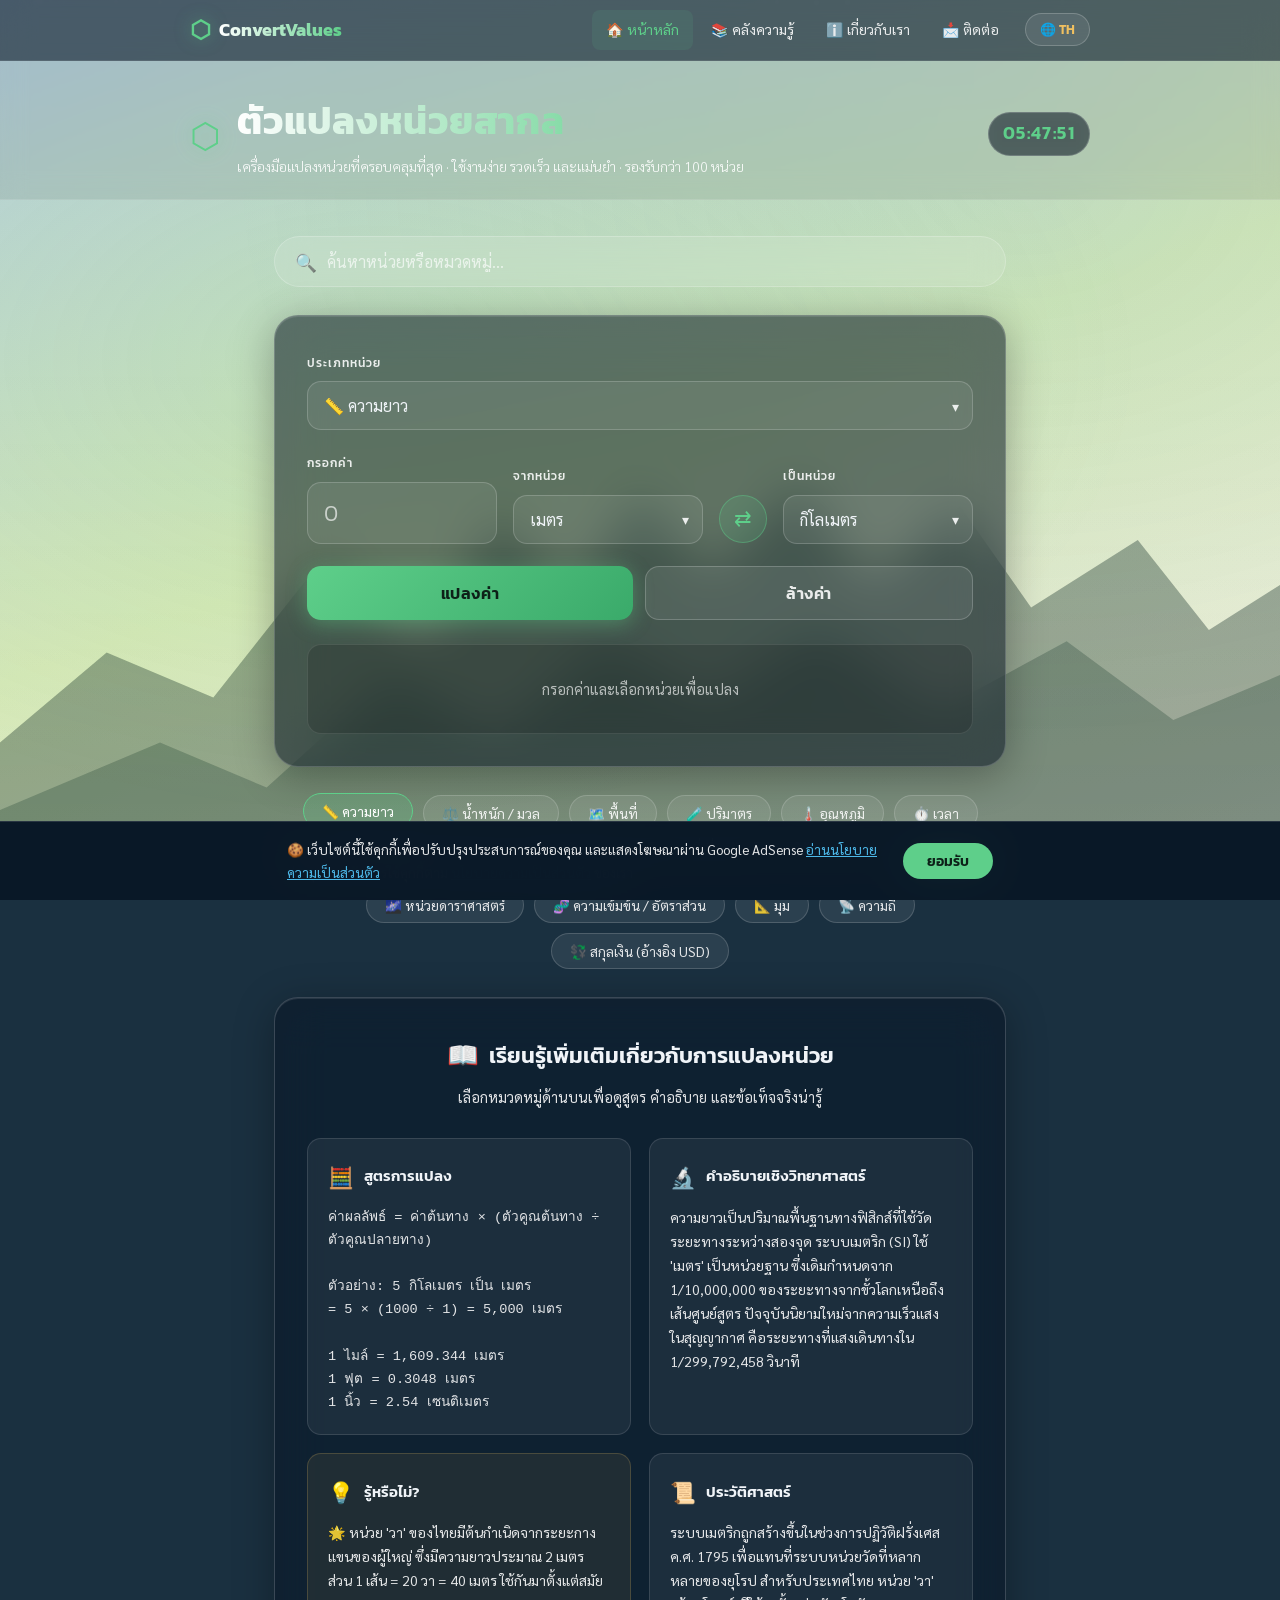
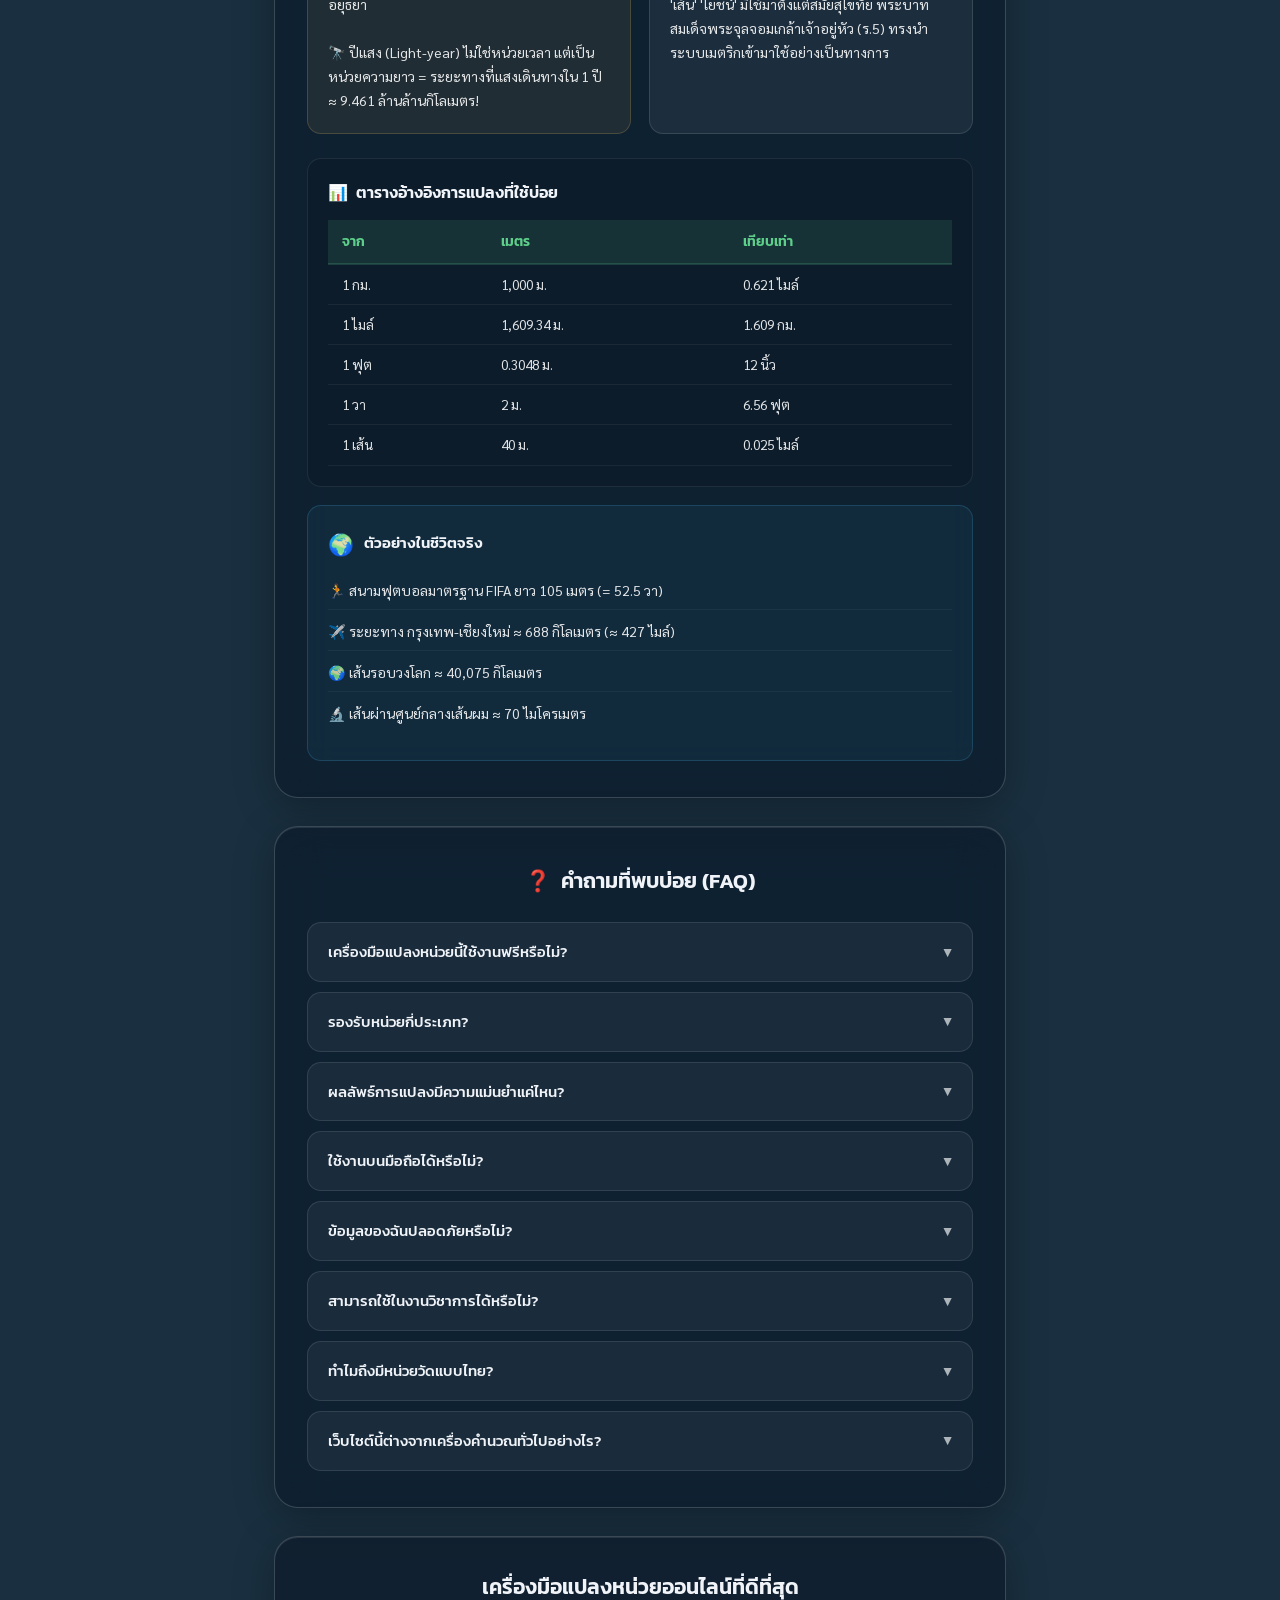
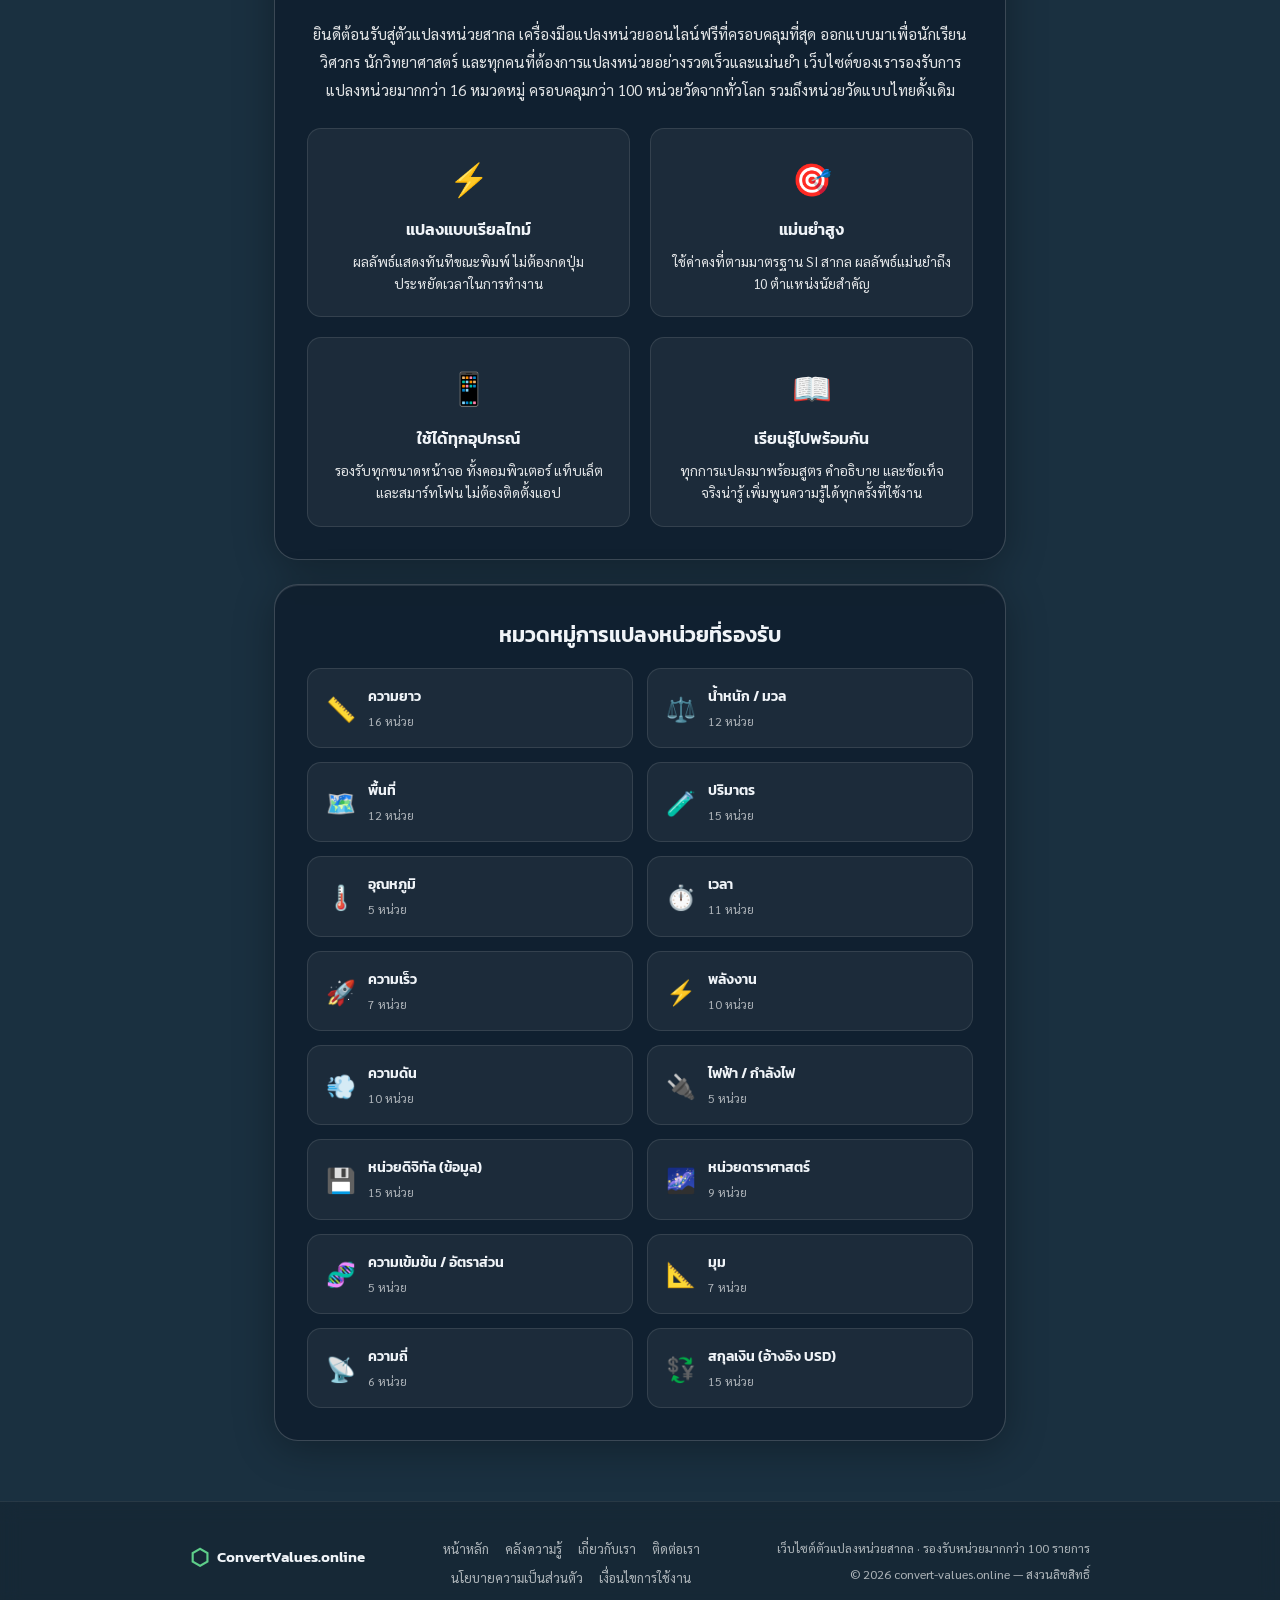
==== commit 694a804c: "Update favicon link in index.html" ====
--- a/index.html
+++ b/index.html
@@ -9,7 +9,7 @@
   <meta name="author" content="Convert Values Online" />
   <meta name="robots" content="index, follow" />
   <link rel="canonical" href="https://convert-values.online/" />
-  <link rel="icon" type="image/x-icon" href="favicon.png">
+  <link rel="icon" href="/favicon.png">
 
   <!-- Open Graph -->
   <meta property="og:type" content="website" />
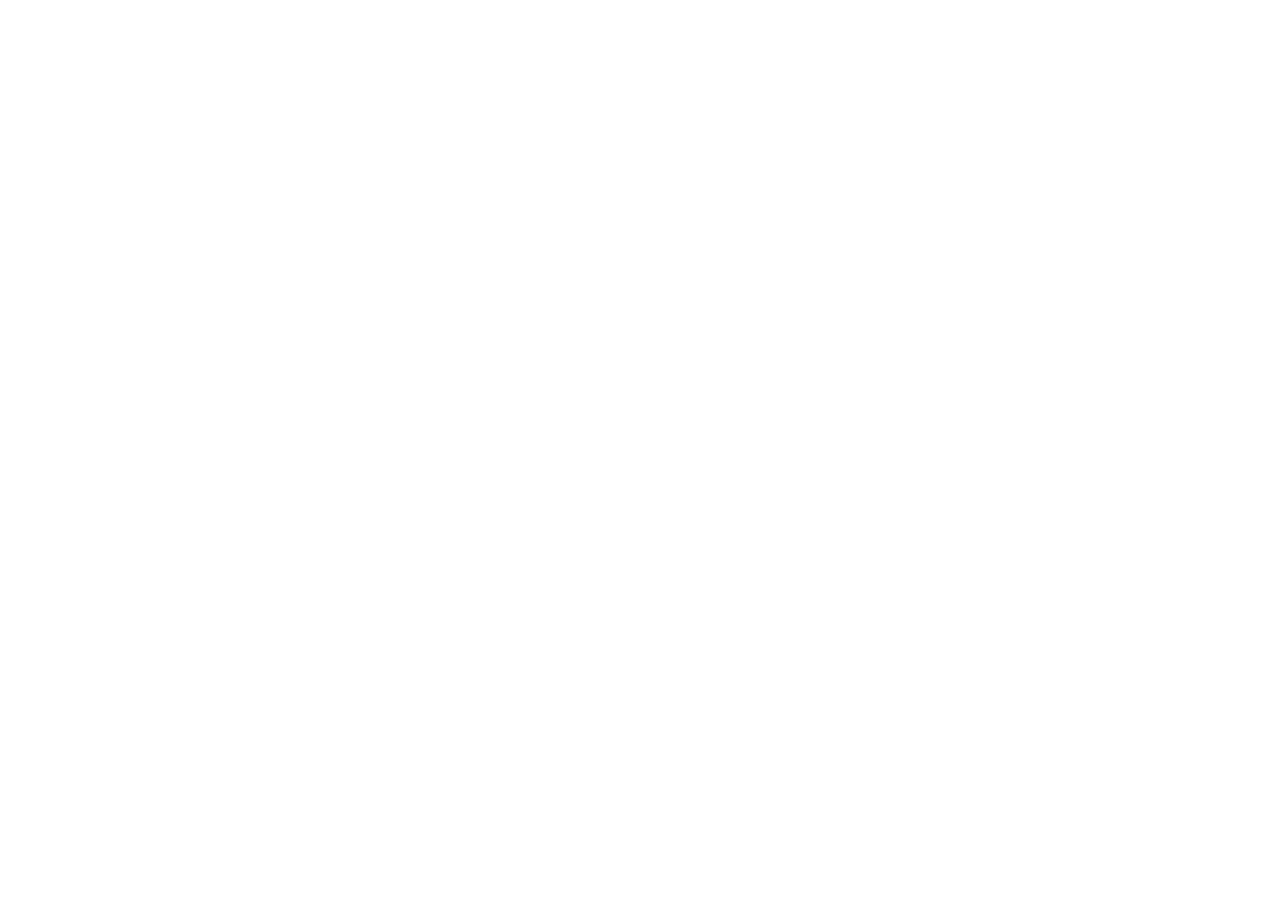
==== commit e85d8eb2: "Implement redirection script in index.html Added script to handle redirection based on hostname and " ====
--- a/index.html
+++ b/index.html
@@ -10,6 +10,14 @@
   <meta name="robots" content="index, follow" />
   <link rel="canonical" href="https://convert-values.online/" />
   <link rel="icon" href="/favicon.png">
+  <script>
+  if (location.hostname === "www.convert-values.online") {
+  location.replace("https://convert-values.online" + location.pathname);
+  }
+  if (location.pathname === "/index.html") {
+  location.replace("https://convert-values.online/");
+  }
+  </script>
 
   <!-- Open Graph -->
   <meta property="og:type" content="website" />
